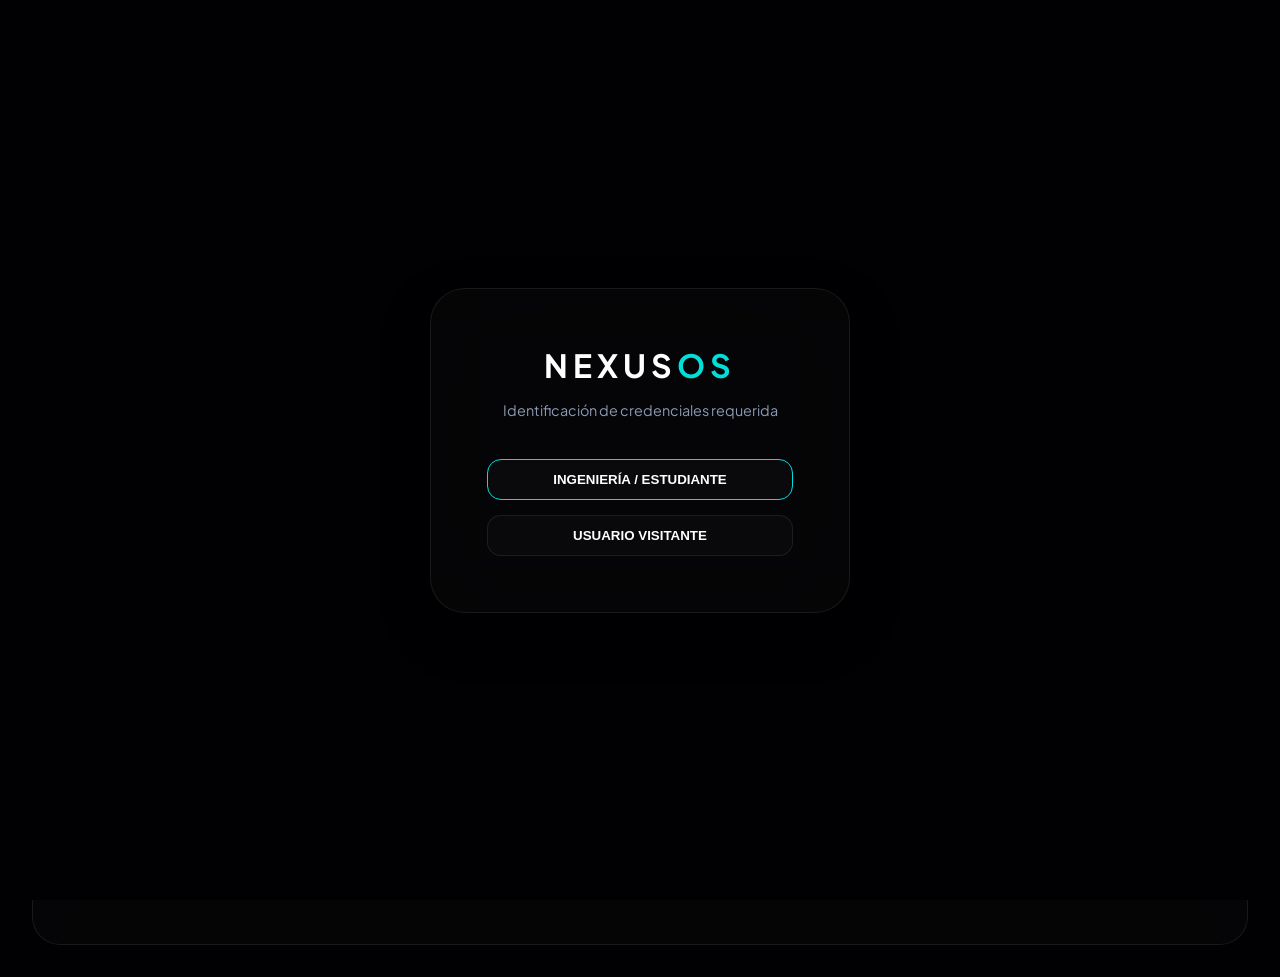
==== dashboard.html @ e95169d5 "Add files via upload" ====
<!DOCTYPE html>
<html lang="es">
<head>
    <meta charset="UTF-8">
    <meta name="viewport" content="width=device-width, initial-scale=1.0, maximum-scale=1.0, user-scalable=no">
    <title>Nexus OS | Sistema de Control de Ingeniería</title>
    
    <link href="https://fonts.googleapis.com/css2?family=Plus+Jakarta+Sans:wght@300;400;600;800&family=JetBrains+Mono:wght@300;400;700&display=swap" rel="stylesheet">
    <link rel="stylesheet" href="https://cdnjs.cloudflare.com/ajax/libs/font-awesome/6.4.0/css/all.min.css">
    
    <style>
        :root {
            --bg-main: #010103;
            --pink-neon: #ff0080;
            --cyan-neon: #00dfd8;
            --violet-glow: #7928ca;
            --glass-bg: rgba(255, 255, 255, 0.02);
            --glass-border: rgba(255, 255, 255, 0.08);
            --text-main: #ffffff;
            --text-dim: #8b9bb4;
            --drawer-bg: rgba(1, 1, 3, 0.98);
        }

        body.light-theme {
            --bg-main: #f0f4f8;
            --pink-neon: #e11d48;
            --cyan-neon: #0ea5e9;
            --glass-bg: rgba(255, 255, 255, 0.7);
            --glass-border: rgba(0, 0, 0, 0.06);
            --text-main: #0f172a;
            --text-dim: #64748b;
            --drawer-bg: rgba(255, 255, 255, 0.98);
        }

        * { margin: 0; padding: 0; box-sizing: border-box; -webkit-tap-highlight-color: transparent; transition: background-color 0.4s; }
        
        body { background-color: var(--bg-main); color: var(--text-main); font-family: 'Plus Jakarta Sans', sans-serif; min-height: 100vh; overflow-x: hidden; }

        .aurora-bg { position: fixed; top: 0; left: 0; width: 100vw; height: 100vh; z-index: -1; background: radial-gradient(circle at 10% 10%, rgba(255, 0, 128, 0.08) 0%, transparent 35%), radial-gradient(circle at 90% 90%, rgba(0, 223, 216, 0.08) 0%, transparent 35%); animation: drift 15s infinite alternate ease-in-out; }
        @keyframes drift { from { transform: scale(1); } to { transform: scale(1.1); } }

        /* HEADER */
        header { display: flex; justify-content: space-between; align-items: center; padding: 1.2rem 2rem; border-bottom: 0.5px solid var(--glass-border); backdrop-filter: blur(25px); position: sticky; top: 0; z-index: 1000; }
        .logo-text { font-weight: 800; letter-spacing: 3px; font-size: 1.1rem; text-transform: uppercase; }
        .nav-trigger { font-size: 1.3rem; cursor: pointer; color: var(--text-main); transition: 0.3s; }
        .nav-trigger:hover { color: var(--cyan-neon); transform: rotate(90deg); }

        /* MENU LATERAL (DRAWER) */
        .drawer { position: fixed; top: 0; left: -300px; width: 300px; height: 100vh; background: var(--drawer-bg); backdrop-filter: blur(40px); border-right: 1px solid var(--glass-border); z-index: 2000; padding: 2.5rem 1.5rem; transition: cubic-bezier(0.16, 1, 0.3, 1) 0.6s; display: flex; flex-direction: column; }
        .drawer.active { left: 0; box-shadow: 25px 0 60px rgba(0,0,0,0.5); }
        .drawer-close { align-self: flex-end; cursor: pointer; font-size: 1.5rem; margin-bottom: 2rem; color: var(--text-dim); }
        .drawer-link { display: flex; align-items: center; gap: 15px; padding: 15px; color: var(--text-dim); text-decoration: none; border-radius: 14px; margin-bottom: 0.5rem; font-weight: 600; transition: 0.3s; }
        .drawer-link:hover { background: var(--glass-bg); color: var(--cyan-neon); transform: translateX(5px); }
        .logout-item { margin-top: auto; color: var(--pink-neon) !important; cursor: pointer; border: 1px solid rgba(255, 0, 128, 0.2); }

        /* AUTH OVERLAY */
        #authOverlay { position: fixed; inset: 0; background: var(--bg-main); z-index: 5000; display: flex; align-items: center; justify-content: center; }
        .auth-card { background: var(--glass-bg); border: 1px solid var(--glass-border); padding: 3.5rem; border-radius: 35px; text-align: center; backdrop-filter: blur(50px); max-width: 420px; width: 90%; box-shadow: 0 20px 50px rgba(0,0,0,0.3); }

        /* GRID LAYOUT */
        .bento-grid { display: grid; grid-template-columns: repeat(12, 1fr); gap: 1.5rem; max-width: 1400px; margin: 2rem auto; padding: 0 2rem; }
        .glass-card { background: var(--glass-bg); border: 1px solid var(--glass-border); border-radius: 28px; padding: 2rem; backdrop-filter: blur(40px); transition: 0.4s cubic-bezier(0.16, 1, 0.3, 1); }
        .glass-card:hover { transform: translateY(-5px); border-color: rgba(255,255,255,0.15); }
        .mod-6 { grid-column: span 6; }
        .mod-12 { grid-column: span 12; }

        /* FINANZAS Y BARRA */
        .segment-bar { display: flex; height: 10px; border-radius: 20px; overflow: hidden; background: rgba(0,0,0,0.4); margin: 25px 0 15px; }
        .seg { height: 100%; transition: width 1s cubic-bezier(0.16, 1, 0.3, 1); }
        .seg-nec { background: var(--pink-neon); box-shadow: 0 0 15px var(--pink-neon); }
        .seg-des { background: var(--violet-glow); box-shadow: 0 0 15px var(--violet-glow); }
        .seg-aho { background: var(--cyan-neon); box-shadow: 0 0 15px var(--cyan-neon); }

        /* FORMULARIOS */
        .neon-input { width: 100%; background: rgba(0,0,0,0.25); border: 1px solid var(--glass-border); border-radius: 14px; padding: 14px; color: #fff; font-family: 'JetBrains Mono'; margin-bottom: 12px; outline: none; border-left: 3px solid transparent; }
        .light-theme .neon-input { background: rgba(255,255,255,0.6); color: #000; }
        .neon-input:focus { border-left-color: var(--cyan-neon); background: rgba(0,0,0,0.4); }
        
        .btn-neon { background: var(--glass-bg); border: 1px solid var(--glass-border); color: var(--text-main); padding: 12px 22px; border-radius: 14px; cursor: pointer; font-weight: 700; transition: 0.3s; display: flex; align-items: center; justify-content: center; }
        .btn-neon:hover { background: var(--cyan-neon); color: #000; box-shadow: 0 0 20px var(--cyan-neon); }

        /* LISTAS */
        .list-container { list-style: none; margin-top: 20px; max-height: 180px; overflow-y: auto; padding-right: 5px; }
        .list-container::-webkit-scrollbar { width: 4px; }
        .list-container::-webkit-scrollbar-thumb { background: var(--glass-border); border-radius: 10px; }
        .list-row { display: flex; justify-content: space-between; padding: 12px; border-bottom: 1px solid var(--glass-border); align-items: center; animation: fadeIn 0.4s ease; }
        @keyframes fadeIn { from { opacity: 0; transform: translateX(-10px); } to { opacity: 1; transform: translateX(0); } }

        @media (max-width: 950px) { .bento-grid { grid-template-columns: 1fr; } .mod-6 { grid-column: span 1; } }
    </style>
</head>
<body>

    <div class="aurora-bg"></div>

    <div id="authOverlay">
        <div class="auth-card">
            <h1 style="letter-spacing: 5px; margin-bottom: 1rem;">NEXUS<span style="color:var(--cyan-neon)">OS</span></h1>
            <p style="color:var(--text-dim); margin-bottom: 2.5rem; font-size: 0.9rem;">Identificación de credenciales requerida</p>
            <button class="btn-neon" onclick="setRole(true)" style="width: 100%; margin-bottom: 15px; border-color: var(--cyan-neon);">INGENIERÍA / ESTUDIANTE</button>
            <button class="btn-neon" onclick="setRole(false)" style="width: 100%;">USUARIO VISITANTE</button>
        </div>
    </div>

    <header>
        <i class="fa-solid fa-bars-staggered nav-trigger" onclick="toggleMenu()"></i>
        <div class="logo-text" id="mainLogo">NEXUS<span style="color:var(--cyan-neon)">OS</span></div>
        <i class="fa-solid fa-circle-half-stroke nav-trigger" onclick="toggleTheme()"></i>
    </header>

    <nav class="drawer" id="sideMenu">
        <i class="fa-solid fa-xmark drawer-close" onclick="toggleMenu()"></i>
        
        <a href="javascript:void(0)" class="drawer-link" onclick="toggleMenu()">
            <i class="fa-solid fa-house"></i> Panel Principal
        </a>
        <a href="javascript:void(0)" class="drawer-link" onclick="runStats()">
            <i class="fa-solid fa-chart-line"></i> Estadísticas Real
        </a>
        <a href="javascript:void(0)" class="drawer-link" onclick="openSettings()">
            <i class="fa-solid fa-sliders"></i> Ajustes Sistema
        </a>
        
        <div class="drawer-link logout-item" onclick="logout()">
            <i class="fa-solid fa-power-off"></i> FINALIZAR SESIÓN
        </div>
    </nav>

    <main class="bento-grid">
        
        <section class="glass-card mod-6">
            <div style="display:flex; justify-content:space-between; align-items:center; margin-bottom: 20px;">
                <span style="font-weight:800; color:var(--cyan-neon); letter-spacing:1px;">FINANCE CORE</span>
                <i class="fa-solid fa-microchip"></i>
            </div>
            
            <input type="number" id="inUSD" class="neon-input" placeholder="Ingreso Mensual (USD)" oninput="calcFinance()">
            
            <div style="display: flex; gap: 8px;">
                <input type="text" id="expN" class="neon-input" placeholder="Etiqueta gasto">
                <input type="number" id="expV" class="neon-input" placeholder="$" style="width:90px;">
                <button class="btn-neon" onclick="addExpense()"><i class="fa-solid fa-minus"></i></button>
            </div>

            <ul id="expList" class="list-container"></ul>

            <div class="segment-bar">
                <div class="seg seg-nec" id="barNec" style="width: 0%"></div>
                <div class="seg seg-des" id="barDes" style="width: 0%"></div>
                <div class="seg seg-aho" id="barAho" style="width: 0%"></div>
            </div>

            <div style="display: grid; grid-template-columns: repeat(3, 1fr); gap: 10px; font-size: 0.65rem; color: var(--text-dim); text-align:center;">
                <div>NECESIDAD (50%)<br><span id="vNec" style="color:var(--text-main); font-weight:800;">$0</span></div>
                <div>OCIO (30%)<br><span id="vDes" style="color:var(--text-main); font-weight:800;">$0</span></div>
                <div>AHORRO (20%)<br><span id="vAho" style="color:var(--text-main); font-weight:800;">$0</span></div>
            </div>

            <div style="margin-top:25px; text-align:right;">
                <small style="color:var(--text-dim); letter-spacing:1px;">NETO OPERATIVO</small>
                <div style="font-size: 2.2rem; font-family:'JetBrains Mono'; color:var(--cyan-neon)" id="totalNeto">$0.00</div>
            </div>
        </section>

        <section class="glass-card mod-6" id="studentModule" style="display:none;">
            <div style="display:flex; justify-content:space-between; align-items:center; margin-bottom: 20px;">
                <span style="font-weight:800; color:var(--pink-neon); letter-spacing:1px;">ACADEMIC LOGS</span>
                <i class="fa-solid fa-graduation-cap"></i>
            </div>
            <div style="display: flex; gap: 8px;">
                <input type="text" id="subN" class="neon-input" placeholder="Asignatura">
                <input type="time" id="subT" class="neon-input" style="width:130px;">
                <button class="btn-neon" onclick="addSubject()"><i class="fa-solid fa-plus"></i></button>
            </div>
            <ul id="subList" class="list-container"></ul>
        </section>

        <section class="glass-card mod-6">
            <div style="font-weight:800; color:var(--violet-glow); margin-bottom: 20px;">STACK DE ACTIVIDADES</div>
            <input type="text" id="tInput" class="neon-input" placeholder="Nueva tarea de ingeniería..." onkeypress="if(event.key==='Enter') addTask()">
            <ul id="tList" class="list-container"></ul>
        </section>

        <section class="glass-card mod-6">
            <div style="font-weight:800; color:var(--cyan-neon); margin-bottom: 20px;">ACCESO RÁPIDO</div>
            <div style="display: flex; gap: 8px;">
                <input type="text" id="lN" class="neon-input" placeholder="Nombre">
                <input type="text" id="lU" class="neon-input" placeholder="URL">
                <button class="btn-neon" onclick="addLink()"><i class="fa-solid fa-link"></i></button>
            </div>
            <div id="lCont" style="display:flex; flex-wrap:wrap; gap:10px; margin-top:15px;"></div>
        </section>

        <section class="glass-card mod-12">
            <div style="font-weight:800; margin-bottom:10px; font-size: 0.7rem; color: var(--text-dim);">SYSTEM NOTES</div>
            <textarea id="refl" class="neon-input" style="height:100px; resize:none;" placeholder="Escribe tus observaciones técnicas aquí..." oninput="saveAll()"></textarea>
        </section>
    </main>

    <script>
        // === GESTIÓN DE INTERFAZ Y ROL ===
        function toggleMenu() { document.getElementById('sideMenu').classList.toggle('active'); }
        
        function toggleTheme() {
            document.body.classList.toggle('light-theme');
            localStorage.setItem('n_theme', document.body.classList.contains('light-theme') ? 'light' : 'dark');
        }

        function setRole(isStudent) {
            localStorage.setItem('n_role', isStudent ? 'student' : 'user');
            location.reload();
        }

        function logout() {
            if(confirm("¿Cerrar sesión y limpiar terminal?")) {
                localStorage.clear();
                location.reload();
            }
        }

        // === BOTONES DEL MENÚ LATERAL ===
        function runStats() {
            const ing = parseFloat(document.getElementById('inUSD').value) || 0;
            const gastado = expenses.reduce((a, b) => a + b.v, 0);
            const neto = ing - gastado;
            toggleMenu();
            alert(`📊 REPORTE DE SISTEMA:\n\n` +
                  `• Ingresos Totales: $${ing.toFixed(2)}\n` +
                  `• Gastos Acumulados: $${gastado.toFixed(2)}\n` +
                  `• Eficiencia (Neto): $${neto.toFixed(2)}\n` +
                  `• Sugerencia Ahorro: $${(neto * 0.2).toFixed(2)}`);
        }

        function openSettings() {
            const name = prompt("Introduce el nuevo nombre del sistema:");
            if(name) {
                localStorage.setItem('n_sys_name', name);
                updateSystemName(name);
            }
            toggleMenu();
        }

        function updateSystemName(name) {
            document.getElementById('mainLogo').innerHTML = `${name.toUpperCase()}<span style="color:var(--cyan-neon)">OS</span>`;
        }

        // === LÓGICA DE DATOS CORE ===
        let expenses = JSON.parse(localStorage.getItem('n_exps')) || [];
        let subjects = JSON.parse(localStorage.getItem('n_subs')) || [];
        let tasks = JSON.parse(localStorage.getItem('n_tasks')) || [];
        let links = JSON.parse(localStorage.getItem('n_links')) || [];

        function addExpense() {
            const n = document.getElementById('expN').value;
            const v = parseFloat(document.getElementById('expV').value);
            if(n && v) {
                expenses.push({n, v});
                document.getElementById('expN').value = '';
                document.getElementById('expV').value = '';
                calcFinance();
            }
        }

        function calcFinance() {
            const ingreso = parseFloat(document.getElementById('inUSD').value) || 0;
            const gastado = expenses.reduce((a, b) => a + b.v, 0);
            const neto = ingreso - gastado;
            const nVal = neto > 0 ? neto : 0;

            document.getElementById('totalNeto').innerText = `$${neto.toLocaleString('en-US', {minimumFractionDigits:2})}`;
            
            // Cálculos 50/30/20
            document.getElementById('vNec').innerText = `$${(nVal * 0.5).toFixed(0)}`;
            document.getElementById('vDes').innerText = `$${(nVal * 0.3).toFixed(0)}`;
            document.getElementById('vAho').innerText = `$${(nVal * 0.2).toFixed(0)}`;

            // Animación Barra
            if(nVal > 0) {
                document.getElementById('barNec').style.width = '50%';
                document.getElementById('barDes').style.width = '30%';
                document.getElementById('barAho').style.width = '20%';
            } else {
                document.querySelectorAll('.seg').forEach(s => s.style.width = '0%');
            }

            renderExpenses();
            saveAll();
        }

        function renderExpenses() {
            document.getElementById('expList').innerHTML = expenses.map((e, i) => `
                <li class="list-row">
                    <span>${e.n}</span>
                    <span style="font-family:'JetBrains Mono'; color:var(--pink-neon)">-$${e.v} 
                        <i class="fa-solid fa-trash-can" style="margin-left:10px; cursor:pointer; opacity:0.6;" onclick="expenses.splice(${i},1);calcFinance()"></i>
                    </span>
                </li>
            `).join('');
        }

        function addSubject() {
            const n = document.getElementById('subN').value;
            const t = document.getElementById('subT').value;
            if(n && t) { subjects.push({n, t}); renderSubjects(); saveAll(); document.getElementById('subN').value=''; }
        }

        function renderSubjects() {
            document.getElementById('subList').innerHTML = subjects.map((s, i) => `
                <li class="list-row">
                    <span><b>${s.t}</b> • ${s.n}</span>
                    <i class="fa-solid fa-xmark" onclick="subjects.splice(${i},1);renderSubjects();saveAll()" style="cursor:pointer; color:var(--pink-neon)"></i>
                </li>
            `).join('');
        }

        function addTask() {
            const v = document.getElementById('tInput').value;
            if(v) { tasks.push(v); document.getElementById('tInput').value = ''; renderTasks(); saveAll(); }
        }

        function renderTasks() {
            document.getElementById('tList').innerHTML = tasks.map((t, i) => `
                <li class="list-row">
                    <span>${t}</span>
                    <i class="fa-solid fa-check" onclick="tasks.splice(${i},1);renderTasks();saveAll()" style="color:var(--cyan-neon); cursor:pointer;"></i>
                </li>
            `).join('');
        }

        function addLink() {
            const n = document.getElementById('lN').value;
            let u = document.getElementById('lU').value;
            if(n && u) {
                if(!u.startsWith('http')) u = 'https://' + u;
                links.push({n, u}); renderLinks(); saveAll();
                document.getElementById('lN').value = ''; document.getElementById('lU').value = '';
            }
        }

        function renderLinks() {
            document.getElementById('lCont').innerHTML = links.map((l, i) => `
                <div style="background:var(--glass-bg); padding:8px 15px; border-radius:50px; border:1px solid var(--glass-border); font-size:0.75rem; display:flex; align-items:center; gap:8px;">
                    <a href="${l.u}" target="_blank" style="color:inherit; text-decoration:none;">${l.n}</a>
                    <i class="fa-solid fa-xmark" onclick="links.splice(${i},1);renderLinks();saveAll()" style="cursor:pointer; opacity:0.5;"></i>
                </div>
            `).join('');
        }

        function saveAll() {
            localStorage.setItem('n_usd', document.getElementById('inUSD').value);
            localStorage.setItem('n_exps', JSON.stringify(expenses));
            localStorage.setItem('n_subs', JSON.stringify(subjects));
            localStorage.setItem('n_tasks', JSON.stringify(tasks));
            localStorage.setItem('n_links', JSON.stringify(links));
            localStorage.setItem('n_refl', document.getElementById('refl').value);
        }

        // CARGA INICIAL
        window.onload = () => {
            if (localStorage.getItem('n_theme') === 'light') toggleTheme();
            
            const role = localStorage.getItem('n_role');
            if(role) {
                document.getElementById('authOverlay').style.display = 'none';
                if(role === 'student') document.getElementById('studentModule').style.display = 'block';
            }

            const savedName = localStorage.getItem('n_sys_name');
            if(savedName) updateSystemName(savedName);

            document.getElementById('inUSD').value = localStorage.getItem('n_usd') || '';
            document.getElementById('refl').value = localStorage.getItem('n_refl') || '';
            
            calcFinance(); renderSubjects(); renderTasks(); renderLinks();
        };
    </script>
</body>
</html>
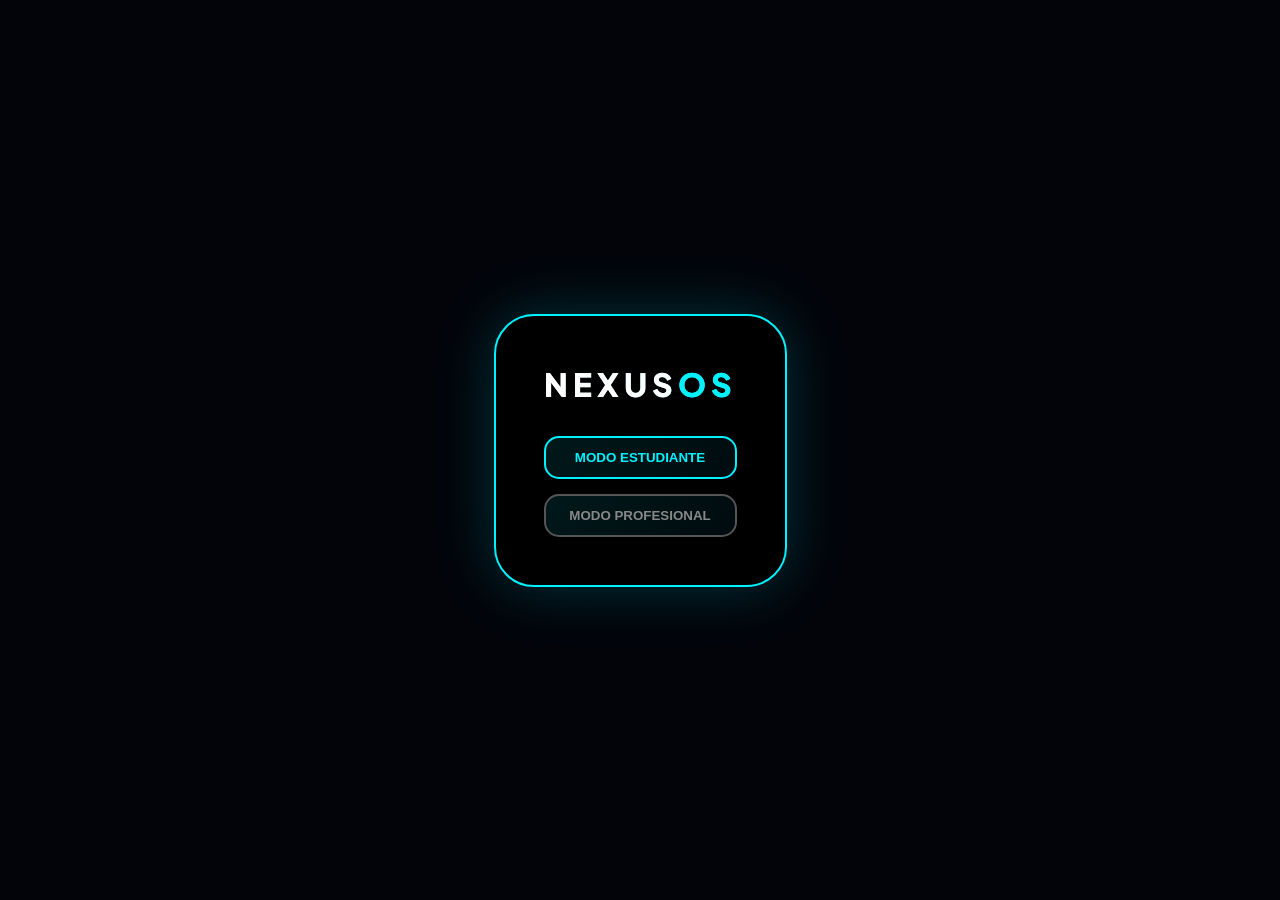
==== commit 5e161006: "Add files via upload" ====
--- a/dashboard.html
+++ b/dashboard.html
@@ -3,375 +3,303 @@
 <head>
     <meta charset="UTF-8">
     <meta name="viewport" content="width=device-width, initial-scale=1.0, maximum-scale=1.0, user-scalable=no">
-    <title>Nexus OS | Sistema de Control de Ingeniería</title>
+    <title>NexusOS v6.2 | Professional Suite</title>
     
-    <link href="https://fonts.googleapis.com/css2?family=Plus+Jakarta+Sans:wght@300;400;600;800&family=JetBrains+Mono:wght@300;400;700&display=swap" rel="stylesheet">
+    <link href="https://fonts.googleapis.com/css2?family=Plus+Jakarta+Sans:wght@300;400;600;800&family=JetBrains+Mono:wght@400;700&display=swap" rel="stylesheet">
     <link rel="stylesheet" href="https://cdnjs.cloudflare.com/ajax/libs/font-awesome/6.4.0/css/all.min.css">
     
     <style>
         :root {
-            --bg-main: #010103;
-            --pink-neon: #ff0080;
-            --cyan-neon: #00dfd8;
-            --violet-glow: #7928ca;
-            --glass-bg: rgba(255, 255, 255, 0.02);
-            --glass-border: rgba(255, 255, 255, 0.08);
-            --text-main: #ffffff;
-            --text-dim: #8b9bb4;
-            --drawer-bg: rgba(1, 1, 3, 0.98);
-        }
-
-        body.light-theme {
-            --bg-main: #f0f4f8;
-            --pink-neon: #e11d48;
-            --cyan-neon: #0ea5e9;
-            --glass-bg: rgba(255, 255, 255, 0.7);
-            --glass-border: rgba(0, 0, 0, 0.06);
-            --text-main: #0f172a;
-            --text-dim: #64748b;
-            --drawer-bg: rgba(255, 255, 255, 0.98);
-        }
-
-        * { margin: 0; padding: 0; box-sizing: border-box; -webkit-tap-highlight-color: transparent; transition: background-color 0.4s; }
-        
-        body { background-color: var(--bg-main); color: var(--text-main); font-family: 'Plus Jakarta Sans', sans-serif; min-height: 100vh; overflow-x: hidden; }
-
-        .aurora-bg { position: fixed; top: 0; left: 0; width: 100vw; height: 100vh; z-index: -1; background: radial-gradient(circle at 10% 10%, rgba(255, 0, 128, 0.08) 0%, transparent 35%), radial-gradient(circle at 90% 90%, rgba(0, 223, 216, 0.08) 0%, transparent 35%); animation: drift 15s infinite alternate ease-in-out; }
-        @keyframes drift { from { transform: scale(1); } to { transform: scale(1.1); } }
-
-        /* HEADER */
-        header { display: flex; justify-content: space-between; align-items: center; padding: 1.2rem 2rem; border-bottom: 0.5px solid var(--glass-border); backdrop-filter: blur(25px); position: sticky; top: 0; z-index: 1000; }
-        .logo-text { font-weight: 800; letter-spacing: 3px; font-size: 1.1rem; text-transform: uppercase; }
-        .nav-trigger { font-size: 1.3rem; cursor: pointer; color: var(--text-main); transition: 0.3s; }
-        .nav-trigger:hover { color: var(--cyan-neon); transform: rotate(90deg); }
-
-        /* MENU LATERAL (DRAWER) */
-        .drawer { position: fixed; top: 0; left: -300px; width: 300px; height: 100vh; background: var(--drawer-bg); backdrop-filter: blur(40px); border-right: 1px solid var(--glass-border); z-index: 2000; padding: 2.5rem 1.5rem; transition: cubic-bezier(0.16, 1, 0.3, 1) 0.6s; display: flex; flex-direction: column; }
-        .drawer.active { left: 0; box-shadow: 25px 0 60px rgba(0,0,0,0.5); }
-        .drawer-close { align-self: flex-end; cursor: pointer; font-size: 1.5rem; margin-bottom: 2rem; color: var(--text-dim); }
-        .drawer-link { display: flex; align-items: center; gap: 15px; padding: 15px; color: var(--text-dim); text-decoration: none; border-radius: 14px; margin-bottom: 0.5rem; font-weight: 600; transition: 0.3s; }
-        .drawer-link:hover { background: var(--glass-bg); color: var(--cyan-neon); transform: translateX(5px); }
-        .logout-item { margin-top: auto; color: var(--pink-neon) !important; cursor: pointer; border: 1px solid rgba(255, 0, 128, 0.2); }
-
-        /* AUTH OVERLAY */
-        #authOverlay { position: fixed; inset: 0; background: var(--bg-main); z-index: 5000; display: flex; align-items: center; justify-content: center; }
-        .auth-card { background: var(--glass-bg); border: 1px solid var(--glass-border); padding: 3.5rem; border-radius: 35px; text-align: center; backdrop-filter: blur(50px); max-width: 420px; width: 90%; box-shadow: 0 20px 50px rgba(0,0,0,0.3); }
-
-        /* GRID LAYOUT */
-        .bento-grid { display: grid; grid-template-columns: repeat(12, 1fr); gap: 1.5rem; max-width: 1400px; margin: 2rem auto; padding: 0 2rem; }
-        .glass-card { background: var(--glass-bg); border: 1px solid var(--glass-border); border-radius: 28px; padding: 2rem; backdrop-filter: blur(40px); transition: 0.4s cubic-bezier(0.16, 1, 0.3, 1); }
-        .glass-card:hover { transform: translateY(-5px); border-color: rgba(255,255,255,0.15); }
-        .mod-6 { grid-column: span 6; }
-        .mod-12 { grid-column: span 12; }
-
-        /* FINANZAS Y BARRA */
-        .segment-bar { display: flex; height: 10px; border-radius: 20px; overflow: hidden; background: rgba(0,0,0,0.4); margin: 25px 0 15px; }
-        .seg { height: 100%; transition: width 1s cubic-bezier(0.16, 1, 0.3, 1); }
-        .seg-nec { background: var(--pink-neon); box-shadow: 0 0 15px var(--pink-neon); }
-        .seg-des { background: var(--violet-glow); box-shadow: 0 0 15px var(--violet-glow); }
-        .seg-aho { background: var(--cyan-neon); box-shadow: 0 0 15px var(--cyan-neon); }
-
-        /* FORMULARIOS */
-        .neon-input { width: 100%; background: rgba(0,0,0,0.25); border: 1px solid var(--glass-border); border-radius: 14px; padding: 14px; color: #fff; font-family: 'JetBrains Mono'; margin-bottom: 12px; outline: none; border-left: 3px solid transparent; }
-        .light-theme .neon-input { background: rgba(255,255,255,0.6); color: #000; }
-        .neon-input:focus { border-left-color: var(--cyan-neon); background: rgba(0,0,0,0.4); }
-        
-        .btn-neon { background: var(--glass-bg); border: 1px solid var(--glass-border); color: var(--text-main); padding: 12px 22px; border-radius: 14px; cursor: pointer; font-weight: 700; transition: 0.3s; display: flex; align-items: center; justify-content: center; }
-        .btn-neon:hover { background: var(--cyan-neon); color: #000; box-shadow: 0 0 20px var(--cyan-neon); }
-
-        /* LISTAS */
-        .list-container { list-style: none; margin-top: 20px; max-height: 180px; overflow-y: auto; padding-right: 5px; }
-        .list-container::-webkit-scrollbar { width: 4px; }
-        .list-container::-webkit-scrollbar-thumb { background: var(--glass-border); border-radius: 10px; }
-        .list-row { display: flex; justify-content: space-between; padding: 12px; border-bottom: 1px solid var(--glass-border); align-items: center; animation: fadeIn 0.4s ease; }
-        @keyframes fadeIn { from { opacity: 0; transform: translateX(-10px); } to { opacity: 1; transform: translateX(0); } }
-
-        @media (max-width: 950px) { .bento-grid { grid-template-columns: 1fr; } .mod-6 { grid-column: span 1; } }
+            --bg: #02040a;
+            --panel-bg: rgba(8, 14, 28, 0.8);
+            --cyan: #00f2ff;
+            --turq: #00d9ff;
+            --border: rgba(0, 242, 255, 0.2);
+            --text: #e0faff;
+            --input-bg: rgba(0, 20, 40, 0.4);
+            --ease: cubic-bezier(0.2, 0.8, 0.2, 1);
+        }
+
+        body.light-mode {
+            --bg: #f0f4f8;
+            --panel-bg: rgba(255, 255, 255, 0.9);
+            --text: #0a1f2c;
+            --border: rgba(0, 150, 255, 0.3);
+            --input-bg: rgba(255, 255, 255, 0.8);
+        }
+
+        * { margin: 0; padding: 0; box-sizing: border-box; -webkit-tap-highlight-color: transparent; }
+        body { background: var(--bg); color: var(--text); font-family: 'Plus Jakarta Sans', sans-serif; overflow-x: hidden; min-height: 100vh; scroll-behavior: smooth; }
+
+        /* --- FONDOS --- */
+        #particleCanvas { position: fixed; inset: 0; z-index: -2; pointer-events: none; opacity: 0.8; }
+        .car-bg {
+            position: fixed; inset: 0; z-index: -3;
+            background-image: url('https://images.unsplash.com/photo-1494976388531-d1058494cdd8?auto=format&fit=crop&q=80&w=2000');
+            background-size: cover; background-position: center;
+            filter: brightness(0.25) saturate(1.2); opacity: 0; transition: 1s var(--ease);
+        }
+        .car-bg.active { opacity: 1; transform: scale(1.05); }
+
+        /* --- UI GLASSMORPHISM --- */
+        header { 
+            display: flex; justify-content: space-between; align-items: center; 
+            padding: 1rem 2rem; background: rgba(2, 4, 10, 0.8); backdrop-filter: blur(15px);
+            border-bottom: 2px solid var(--border); position: sticky; top: 0; z-index: 1000;
+        }
+        .logo { font-weight: 800; letter-spacing: 5px; font-size: 1.2rem; background: linear-gradient(90deg, #fff, var(--cyan)); -webkit-background-clip: text; -webkit-text-fill-color: transparent; }
+
+        /* --- DRAWER --- */
+        .drawer {
+            position: fixed; top: 0; left: -100%; width: 280px; height: 100vh;
+            background: var(--panel-bg); z-index: 2000; padding: 2.5rem 1.5rem;
+            transition: 0.5s var(--ease); border-right: 2px solid var(--cyan);
+            backdrop-filter: blur(30px); display: flex; flex-direction: column;
+        }
+        .drawer.active { left: 0; box-shadow: 20px 0 50px rgba(0,0,0,0.8); }
+        .drawer-link { 
+            display: flex; align-items: center; gap: 15px; padding: 15px; 
+            color: var(--text); text-decoration: none; border-radius: 12px; 
+            margin-bottom: 8px; font-weight: 600; cursor: pointer; transition: 0.3s; 
+        }
+        .drawer-link:hover { background: rgba(0, 242, 255, 0.1); color: var(--cyan); transform: translateX(10px); }
+
+        /* --- PANELES --- */
+        .main-grid { display: grid; grid-template-columns: repeat(12, 1fr); gap: 1.5rem; max-width: 1400px; margin: 1.5rem auto; padding: 0 1rem; }
+        .panel { 
+            background: var(--panel-bg); border: 1px solid var(--border); border-radius: 35px; 
+            padding: 2rem; backdrop-filter: blur(25px); grid-column: span 6; 
+            position: relative; overflow: hidden; transition: 0.4s var(--ease);
+            box-shadow: 0 10px 30px rgba(0,0,0,0.4);
+        }
+        .panel:hover { transform: translateY(-8px); border-color: var(--cyan); }
+        .panel-icon-bg { position: absolute; right: -20px; bottom: -20px; font-size: 8rem; color: var(--cyan); opacity: 0.05; pointer-events: none; transform: rotate(-15deg); }
+
+        /* --- BOTONES Y INPUTS --- */
+        .btn-action { 
+            background: linear-gradient(135deg, rgba(0, 242, 255, 0.1), rgba(0, 217, 255, 0.05));
+            border: 2px solid var(--cyan); color: var(--cyan); padding: 12px 20px; border-radius: 15px; 
+            font-weight: 800; cursor: pointer; transition: 0.3s; text-transform: uppercase;
+            display: flex; align-items: center; justify-content: center; gap: 8px;
+        }
+        .btn-action:hover { background: var(--cyan); color: #000; box-shadow: 0 0 30px var(--cyan); }
+        .neon-input { width: 100%; background: var(--input-bg); border: 1px solid var(--border); padding: 15px; border-radius: 18px; color: #fff; outline: none; }
+
+        /* --- SITIOS RÁPIDOS --- */
+        .sites-container { display: flex; flex-wrap: wrap; gap: 10px; margin-top: 15px; }
+        .site-tag { 
+            background: rgba(0, 242, 255, 0.1); border: 1px solid var(--border); 
+            padding: 8px 15px; border-radius: 12px; font-size: 0.8rem; font-weight: 700;
+            color: var(--cyan); text-decoration: none; display: flex; align-items: center; gap: 8px;
+            transition: 0.3s;
+        }
+        .site-tag:hover { background: var(--cyan); color: #000; transform: scale(1.05); }
+
+        /* --- BARRAS --- */
+        .f-bar-container { height: 14px; background: rgba(0,0,0,0.6); border-radius: 20px; overflow: hidden; display: flex; margin: 20px 0; }
+        .f-segment { height: 100%; transition: 1s var(--ease); }
+        .perf-val { font-family: 'JetBrains Mono'; font-size: 2rem; color: var(--cyan); text-shadow: 0 0 15px var(--cyan); }
+
+        @media (max-width: 900px) { .panel { grid-column: span 12; } }
     </style>
 </head>
-<body>
-
-    <div class="aurora-bg"></div>
-
-    <div id="authOverlay">
-        <div class="auth-card">
-            <h1 style="letter-spacing: 5px; margin-bottom: 1rem;">NEXUS<span style="color:var(--cyan-neon)">OS</span></h1>
-            <p style="color:var(--text-dim); margin-bottom: 2.5rem; font-size: 0.9rem;">Identificación de credenciales requerida</p>
-            <button class="btn-neon" onclick="setRole(true)" style="width: 100%; margin-bottom: 15px; border-color: var(--cyan-neon);">INGENIERÍA / ESTUDIANTE</button>
-            <button class="btn-neon" onclick="setRole(false)" style="width: 100%;">USUARIO VISITANTE</button>
+<body class="dark-mode">
+
+    <div id="roleModal" style="position:fixed; inset:0; background:var(--bg); z-index:10000; display:flex; align-items:center; justify-content:center;">
+        <div style="text-align:center; padding:3rem; border:2px solid var(--cyan); border-radius:40px; background:rgba(0,0,0,0.9); box-shadow: 0 0 60px var(--border);">
+            <h1 class="logo" style="margin-bottom:2rem; font-size:2rem; -webkit-text-fill-color: initial; color:#fff;">NEXUS<span style="color:var(--cyan)">OS</span></h1>
+            <button class="btn-action" style="width:100%; margin-bottom:15px;" onclick="initSystem('student')">MODO ESTUDIANTE</button>
+            <button class="btn-action" style="width:100%; border-color:#555; color:#888;" onclick="initSystem('worker')">MODO PROFESIONAL</button>
         </div>
     </div>
 
-    <header>
-        <i class="fa-solid fa-bars-staggered nav-trigger" onclick="toggleMenu()"></i>
-        <div class="logo-text" id="mainLogo">NEXUS<span style="color:var(--cyan-neon)">OS</span></div>
-        <i class="fa-solid fa-circle-half-stroke nav-trigger" onclick="toggleTheme()"></i>
-    </header>
-
-    <nav class="drawer" id="sideMenu">
-        <i class="fa-solid fa-xmark drawer-close" onclick="toggleMenu()"></i>
-        
-        <a href="javascript:void(0)" class="drawer-link" onclick="toggleMenu()">
-            <i class="fa-solid fa-house"></i> Panel Principal
-        </a>
-        <a href="javascript:void(0)" class="drawer-link" onclick="runStats()">
-            <i class="fa-solid fa-chart-line"></i> Estadísticas Real
-        </a>
-        <a href="javascript:void(0)" class="drawer-link" onclick="openSettings()">
-            <i class="fa-solid fa-sliders"></i> Ajustes Sistema
-        </a>
-        
-        <div class="drawer-link logout-item" onclick="logout()">
-            <i class="fa-solid fa-power-off"></i> FINALIZAR SESIÓN
+    <nav class="drawer" id="sideDrawer">
+        <div style="display:flex; justify-content:space-between; align-items:center; margin-bottom:2.5rem;">
+            <span style="font-weight:800; color:var(--cyan);">SISTEMA</span>
+            <i class="fa-solid fa-xmark" onclick="toggleMenu(false)" style="cursor:pointer; font-size:1.5rem;"></i>
+        </div>
+        <div class="drawer-link" onclick="jump('habitos')"><i class="fa-solid fa-dna"></i> HÁBITOS</div>
+        <div class="drawer-link" onclick="jump('finanzas')"><i class="fa-solid fa-chart-line"></i> FINANZAS</div>
+        <div class="drawer-link" onclick="jump('horario')"><i class="fa-solid fa-calendar-alt"></i> HORARIO</div>
+        <div class="drawer-link" onclick="jump('actividades')"><i class="fa-solid fa-rocket"></i> ACTIVIDADES</div>
+        <div class="drawer-link" onclick="jump('sitios')"><i class="fa-solid fa-link"></i> SITIOS</div>
+        <div style="margin-top:auto; border-top:1px solid var(--border);">
+            <div class="drawer-link" onclick="toggleTheme()"><i class="fa-solid fa-circle-half-stroke"></i> TEMA</div>
+            <div class="drawer-link" onclick="logout()" style="color:var(--cyan)"><i class="fa-solid fa-power-off"></i> SALIR</div>
         </div>
     </nav>
 
-    <main class="bento-grid">
-        
-        <section class="glass-card mod-6">
-            <div style="display:flex; justify-content:space-between; align-items:center; margin-bottom: 20px;">
-                <span style="font-weight:800; color:var(--cyan-neon); letter-spacing:1px;">FINANCE CORE</span>
-                <i class="fa-solid fa-microchip"></i>
-            </div>
-            
-            <input type="number" id="inUSD" class="neon-input" placeholder="Ingreso Mensual (USD)" oninput="calcFinance()">
-            
-            <div style="display: flex; gap: 8px;">
-                <input type="text" id="expN" class="neon-input" placeholder="Etiqueta gasto">
-                <input type="number" id="expV" class="neon-input" placeholder="$" style="width:90px;">
-                <button class="btn-neon" onclick="addExpense()"><i class="fa-solid fa-minus"></i></button>
-            </div>
-
-            <ul id="expList" class="list-container"></ul>
-
-            <div class="segment-bar">
-                <div class="seg seg-nec" id="barNec" style="width: 0%"></div>
-                <div class="seg seg-des" id="barDes" style="width: 0%"></div>
-                <div class="seg seg-aho" id="barAho" style="width: 0%"></div>
-            </div>
-
-            <div style="display: grid; grid-template-columns: repeat(3, 1fr); gap: 10px; font-size: 0.65rem; color: var(--text-dim); text-align:center;">
-                <div>NECESIDAD (50%)<br><span id="vNec" style="color:var(--text-main); font-weight:800;">$0</span></div>
-                <div>OCIO (30%)<br><span id="vDes" style="color:var(--text-main); font-weight:800;">$0</span></div>
-                <div>AHORRO (20%)<br><span id="vAho" style="color:var(--text-main); font-weight:800;">$0</span></div>
-            </div>
-
-            <div style="margin-top:25px; text-align:right;">
-                <small style="color:var(--text-dim); letter-spacing:1px;">NETO OPERATIVO</small>
-                <div style="font-size: 2.2rem; font-family:'JetBrains Mono'; color:var(--cyan-neon)" id="totalNeto">$0.00</div>
-            </div>
-        </section>
-
-        <section class="glass-card mod-6" id="studentModule" style="display:none;">
-            <div style="display:flex; justify-content:space-between; align-items:center; margin-bottom: 20px;">
-                <span style="font-weight:800; color:var(--pink-neon); letter-spacing:1px;">ACADEMIC LOGS</span>
-                <i class="fa-solid fa-graduation-cap"></i>
-            </div>
-            <div style="display: flex; gap: 8px;">
-                <input type="text" id="subN" class="neon-input" placeholder="Asignatura">
-                <input type="time" id="subT" class="neon-input" style="width:130px;">
-                <button class="btn-neon" onclick="addSubject()"><i class="fa-solid fa-plus"></i></button>
-            </div>
-            <ul id="subList" class="list-container"></ul>
-        </section>
-
-        <section class="glass-card mod-6">
-            <div style="font-weight:800; color:var(--violet-glow); margin-bottom: 20px;">STACK DE ACTIVIDADES</div>
-            <input type="text" id="tInput" class="neon-input" placeholder="Nueva tarea de ingeniería..." onkeypress="if(event.key==='Enter') addTask()">
-            <ul id="tList" class="list-container"></ul>
-        </section>
-
-        <section class="glass-card mod-6">
-            <div style="font-weight:800; color:var(--cyan-neon); margin-bottom: 20px;">ACCESO RÁPIDO</div>
-            <div style="display: flex; gap: 8px;">
-                <input type="text" id="lN" class="neon-input" placeholder="Nombre">
-                <input type="text" id="lU" class="neon-input" placeholder="URL">
-                <button class="btn-neon" onclick="addLink()"><i class="fa-solid fa-link"></i></button>
-            </div>
-            <div id="lCont" style="display:flex; flex-wrap:wrap; gap:10px; margin-top:15px;"></div>
-        </section>
-
-        <section class="glass-card mod-12">
-            <div style="font-weight:800; margin-bottom:10px; font-size: 0.7rem; color: var(--text-dim);">SYSTEM NOTES</div>
-            <textarea id="refl" class="neon-input" style="height:100px; resize:none;" placeholder="Escribe tus observaciones técnicas aquí..." oninput="saveAll()"></textarea>
+    <div id="carBg" class="car-bg"></div>
+    <canvas id="particleCanvas"></canvas>
+
+    <header>
+        <i class="fa-solid fa-bars-staggered" onclick="toggleMenu(true)" style="cursor:pointer; font-size:1.5rem; color:var(--cyan);"></i>
+        <div class="logo">NEXUS<span>OS</span></div>
+        <div onclick="toggleDrive()" style="cursor:pointer; background:var(--input-bg); padding:10px 15px; border-radius:15px; border:1px solid var(--border);">
+            <i id="carIcon" class="fa-solid fa-wand-magic-sparkles" style="color:var(--cyan);"></i>
+        </div>
+    </header>
+
+    <main class="main-grid">
+        <section class="panel mod-12" id="finanzas">
+            <i class="fa-solid fa-chart-line panel-icon-bg"></i>
+            <div style="display:flex; justify-content:space-between; align-items:flex-start;">
+                <h3 style="color:var(--cyan); font-size:0.8rem;">FINANZAS</h3>
+                <div id="totalNeto" style="font-size:2.5rem; font-weight:800; color:var(--cyan); font-family:'JetBrains Mono';">$0</div>
+            </div>
+            <div style="display:grid; grid-template-columns:repeat(auto-fit, minmax(200px, 1fr)); gap:15px; margin-top:1.5rem;">
+                <input type="number" id="income" class="neon-input" placeholder="Ingreso" oninput="calcF()">
+                <div style="display:flex; gap:10px;"><input type="text" id="exN" class="neon-input" placeholder="Nombre"><input type="number" id="exV" class="neon-input" placeholder="$" style="width:100px;"><button class="btn-action" onclick="addE()">+</button></div>
+            </div>
+            <div class="f-bar-container">
+                <div id="barNec" class="f-segment" style="background:var(--cyan); width:0%"></div>
+                <div id="barOcio" class="f-segment" style="background:var(--turq); width:0%"></div>
+                <div id="barAho" class="f-segment" style="background:#fff; width:0%"></div>
+            </div>
+        </section>
+
+        <section class="panel" id="habitos">
+            <i class="fa-solid fa-dna panel-icon-bg"></i>
+            <h3 style="color:var(--cyan); margin-bottom:1.5rem;">HÁBITOS</h3>
+            <div style="display:flex; gap:10px; margin-bottom:20px;"><input type="text" id="hIn" class="neon-input" placeholder="Nuevo..."><button class="btn-action" onclick="addH()">+</button></div>
+            <div id="hList"></div>
+            <div style="margin-top:2rem;"><span id="perfVal" class="perf-val">0%</span><div style="height:8px; background:#000; border-radius:10px; margin-top:10px;"><div id="perfBar" style="height:100%; background:linear-gradient(90deg, var(--turq), var(--cyan)); width:0%; transition:1.5s;"></div></div></div>
+        </section>
+
+        <section class="panel" id="actividades">
+            <i class="fa-solid fa-rocket panel-icon-bg"></i>
+            <h3 style="color:var(--cyan); margin-bottom:1.5rem;">ACTIVIDADES</h3>
+            <div style="display:flex; gap:10px; margin-bottom:20px;"><input type="text" id="tIn" class="neon-input" placeholder="Tarea..." onkeypress="if(event.key=='Enter') addT()"><button class="btn-action" onclick="addT()">+</button></div>
+            <div id="tList"></div>
+        </section>
+
+        <section class="panel mod-12" id="horario">
+            <i class="fa-solid fa-calendar-alt panel-icon-bg"></i>
+            <h3 id="academicTitle" style="color:var(--cyan); margin-bottom:1.5rem;">HORARIO</h3>
+            <div style="display:grid; grid-template-columns:repeat(auto-fit, minmax(150px, 1fr)); gap:12px; margin-bottom:15px;">
+                <input type="text" id="sM" class="neon-input" placeholder="Materia"><select id="sDay" class="neon-input" style="background:#050a14; color:var(--cyan); font-weight:800;"><option>Lunes</option><option>Martes</option><option>Miércoles</option><option>Jueves</option><option>Viernes</option></select>
+                <div style="display:flex; gap:5px;"><input type="time" id="sT1" class="neon-input"><input type="time" id="sT2" class="neon-input"></div>
+            </div>
+            <button class="btn-action" style="width:100%;" onclick="addS()">GUARDAR</button>
+            <div style="overflow-x:auto; margin-top:20px;"><table style="width:100%; border-collapse:collapse;"><tbody id="sBody"></tbody></table></div>
+        </section>
+
+        <section class="panel mod-12" id="sitios">
+            <i class="fa-solid fa-link panel-icon-bg"></i>
+            <h3 style="color:var(--cyan); margin-bottom:1.5rem;">ACCESO RÁPIDO</h3>
+            <div style="display:grid; grid-template-columns:repeat(auto-fit, minmax(180px, 1fr)); gap:12px;">
+                <input type="text" id="siteName" class="neon-input" placeholder="Nombre (ej. Aula)">
+                <input type="text" id="siteUrl" class="neon-input" placeholder="URL (https://...)">
+                <button class="btn-action" onclick="addSite()">AGREGAR ENLACE</button>
+            </div>
+            <div class="sites-container" id="siteList"></div>
         </section>
     </main>
 
     <script>
-        // === GESTIÓN DE INTERFAZ Y ROL ===
-        function toggleMenu() { document.getElementById('sideMenu').classList.toggle('active'); }
-        
-        function toggleTheme() {
-            document.body.classList.toggle('light-theme');
-            localStorage.setItem('n_theme', document.body.classList.contains('light-theme') ? 'light' : 'dark');
-        }
-
-        function setRole(isStudent) {
-            localStorage.setItem('n_role', isStudent ? 'student' : 'user');
-            location.reload();
-        }
-
-        function logout() {
-            if(confirm("¿Cerrar sesión y limpiar terminal?")) {
-                localStorage.clear();
-                location.reload();
+        // --- NAVEGACIÓN ---
+        function toggleMenu(open) { document.getElementById('sideDrawer').classList.toggle('active', open); }
+        function jump(id) { const el = document.getElementById(id); if(el) { el.scrollIntoView({ behavior: 'smooth' }); toggleMenu(false); } }
+        function toggleTheme() { document.body.classList.toggle('light-mode'); localStorage.setItem('n_theme', document.body.classList.contains('light-mode') ? 'light' : 'dark'); }
+        function logout() { if(confirm("¿Salir?")) { localStorage.removeItem('n_role'); location.reload(); } }
+
+        // --- PARTÍCULAS ---
+        const canvas = document.getElementById('particleCanvas');
+        const ctx = canvas.getContext('2d');
+        let particles = [], driveMode = false;
+        function resize() { canvas.width = window.innerWidth; canvas.height = window.innerHeight; }
+        window.addEventListener('resize', resize); resize();
+        class Particle {
+            constructor() { this.init(); }
+            init() { this.x = Math.random() * canvas.width; this.y = Math.random() * canvas.height; this.vx = (Math.random() - 0.5) * 0.7; this.vy = (Math.random() - 0.5) * 0.7; }
+            draw() { ctx.beginPath(); ctx.arc(this.x, this.y, 1.5, 0, Math.PI*2); ctx.fillStyle = "rgba(0, 242, 255, 0.4)"; ctx.fill(); }
+            update() { this.x += this.vx; this.y += this.vy; if(this.x < 0 || this.x > canvas.width) this.vx *= -1; if(this.y < 0 || this.y > canvas.height) this.vy *= -1; }
+        }
+        for(let i=0; i<70; i++) particles.push(new Particle());
+        function animate() {
+            ctx.clearRect(0,0,canvas.width,canvas.height);
+            if(!driveMode) {
+                particles.forEach((p, i) => {
+                    p.update(); p.draw();
+                    for(let j=i+1; j<particles.length; j++) {
+                        let dist = Math.sqrt((p.x-particles[j].x)**2 + (p.y-particles[j].y)**2);
+                        if(dist < 120) { ctx.strokeStyle = `rgba(0, 242, 255, ${1 - dist/120})`; ctx.lineWidth = 0.6; ctx.beginPath(); ctx.moveTo(p.x, p.y); ctx.lineTo(particles[j].x, particles[j].y); ctx.stroke(); }
+                    }
+                });
             }
-        }
-
-        // === BOTONES DEL MENÚ LATERAL ===
-        function runStats() {
-            const ing = parseFloat(document.getElementById('inUSD').value) || 0;
-            const gastado = expenses.reduce((a, b) => a + b.v, 0);
-            const neto = ing - gastado;
-            toggleMenu();
-            alert(`📊 REPORTE DE SISTEMA:\n\n` +
-                  `• Ingresos Totales: $${ing.toFixed(2)}\n` +
-                  `• Gastos Acumulados: $${gastado.toFixed(2)}\n` +
-                  `• Eficiencia (Neto): $${neto.toFixed(2)}\n` +
-                  `• Sugerencia Ahorro: $${(neto * 0.2).toFixed(2)}`);
-        }
-
-        function openSettings() {
-            const name = prompt("Introduce el nuevo nombre del sistema:");
-            if(name) {
-                localStorage.setItem('n_sys_name', name);
-                updateSystemName(name);
+            requestAnimationFrame(animate);
+        }
+        animate();
+        function toggleDrive() { driveMode = !driveMode; document.getElementById('carBg').classList.toggle('active', driveMode); document.getElementById('carIcon').className = driveMode ? "fa-solid fa-car-side" : "fa-solid fa-wand-magic-sparkles"; }
+
+        // --- LÓGICA CORE ---
+        let habs = JSON.parse(localStorage.getItem('n_habs')) || [];
+        let exps = JSON.parse(localStorage.getItem('n_exps')) || [];
+        let task = JSON.parse(localStorage.getItem('n_task')) || [];
+        let subs = JSON.parse(localStorage.getItem('n_subs')) || [];
+        let sites = JSON.parse(localStorage.getItem('n_sites')) || [];
+
+        function initSystem(role) {
+            localStorage.setItem('n_role', role);
+            document.getElementById('roleModal').style.display = 'none';
+            document.getElementById('academicTitle').innerHTML = role === 'student' ? 'HORARIO ESTUDIANTIL' : 'CRONOGRAMA LABORAL';
+            load();
+        }
+
+        function addH() { const v=document.getElementById('hIn').value; if(v){habs.push({n:v,d:false}); document.getElementById('hIn').value=''; renderH();}}
+        function renderH() {
+            document.getElementById('hList').innerHTML = habs.map((h,i)=>`<div style="display:flex; justify-content:space-between; padding:12px; background:rgba(255,255,255,0.03); margin-bottom:8px; border-radius:15px;"><span>${h.n}</span><i class="fa-solid ${h.d?'fa-circle-check':'fa-circle'}" onclick="habs[${i}].d=!habs[${i}].d;renderH()" style="color:var(--cyan); cursor:pointer"></i></div>`).join('');
+            const p = habs.length ? Math.round((habs.filter(h=>h.d).length/habs.length)*100) : 0;
+            document.getElementById('perfVal').innerText = p+'%'; document.getElementById('perfBar').style.width = p+'%'; save();
+        }
+
+        function calcF() {
+            const inc = parseFloat(document.getElementById('income').value) || 0, gastado = exps.reduce((a,b)=>a+b.v, 0);
+            document.getElementById('totalNeto').innerText = `$${(inc - gastado).toLocaleString()}`;
+            document.getElementById('barNec').style.width = Math.min(50, (gastado/inc)*100 || 0) + '%'; save();
+        }
+
+        function addE() { const n=document.getElementById('exN').value, v=parseFloat(document.getElementById('exV').value); if(n && v){exps.push({n,v}); document.getElementById('exN').value=''; document.getElementById('exV').value=''; calcF();}}
+        function addT() { const v=document.getElementById('tIn').value; if(v){task.push(v); document.getElementById('tIn').value=''; renderT();}}
+        function renderT() { document.getElementById('tList').innerHTML = task.map((t,i)=>`<div style="padding:15px; background:rgba(0, 242, 255, 0.05); border-radius:15px; margin-bottom:10px; display:flex; justify-content:space-between;"><span>${t}</span><i class="fa-solid fa-circle-check" onclick="task.splice(${i},1);renderT()" style="color:var(--cyan); cursor:pointer"></i></div>`).join(''); save(); }
+        function addS() { const m=document.getElementById('sM').value, d=document.getElementById('sDay').value, t1=document.getElementById('sT1').value, t2=document.getElementById('sT2').value; if(m && t1){subs.push({m,d,t1,t2}); renderS();}}
+        function renderS() { document.getElementById('sBody').innerHTML = subs.map((s,i)=>`<tr style="border-bottom:1px solid var(--border)"><td style="padding:15px;"><b>${s.d}</b><br>${s.m}</td><td style="text-align:right; padding:15px;">${s.t1}-${s.t2} <i class="fa-solid fa-trash-can" onclick="subs.splice(${i},1);renderS()" style="color:#ff4d4d; cursor:pointer"></i></td></tr>`).join(''); save(); }
+
+        // --- LÓGICA SITIOS ---
+        function addSite() {
+            const name = document.getElementById('siteName').value;
+            let url = document.getElementById('siteUrl').value;
+            if(name && url) {
+                if(!url.startsWith('http')) url = 'https://' + url;
+                sites.push({name, url});
+                document.getElementById('siteName').value = '';
+                document.getElementById('siteUrl').value = '';
+                renderSites();
             }
-            toggleMenu();
-        }
-
-        function updateSystemName(name) {
-            document.getElementById('mainLogo').innerHTML = `${name.toUpperCase()}<span style="color:var(--cyan-neon)">OS</span>`;
-        }
-
-        // === LÓGICA DE DATOS CORE ===
-        let expenses = JSON.parse(localStorage.getItem('n_exps')) || [];
-        let subjects = JSON.parse(localStorage.getItem('n_subs')) || [];
-        let tasks = JSON.parse(localStorage.getItem('n_tasks')) || [];
-        let links = JSON.parse(localStorage.getItem('n_links')) || [];
-
-        function addExpense() {
-            const n = document.getElementById('expN').value;
-            const v = parseFloat(document.getElementById('expV').value);
-            if(n && v) {
-                expenses.push({n, v});
-                document.getElementById('expN').value = '';
-                document.getElementById('expV').value = '';
-                calcFinance();
-            }
-        }
-
-        function calcFinance() {
-            const ingreso = parseFloat(document.getElementById('inUSD').value) || 0;
-            const gastado = expenses.reduce((a, b) => a + b.v, 0);
-            const neto = ingreso - gastado;
-            const nVal = neto > 0 ? neto : 0;
-
-            document.getElementById('totalNeto').innerText = `$${neto.toLocaleString('en-US', {minimumFractionDigits:2})}`;
-            
-            // Cálculos 50/30/20
-            document.getElementById('vNec').innerText = `$${(nVal * 0.5).toFixed(0)}`;
-            document.getElementById('vDes').innerText = `$${(nVal * 0.3).toFixed(0)}`;
-            document.getElementById('vAho').innerText = `$${(nVal * 0.2).toFixed(0)}`;
-
-            // Animación Barra
-            if(nVal > 0) {
-                document.getElementById('barNec').style.width = '50%';
-                document.getElementById('barDes').style.width = '30%';
-                document.getElementById('barAho').style.width = '20%';
-            } else {
-                document.querySelectorAll('.seg').forEach(s => s.style.width = '0%');
-            }
-
-            renderExpenses();
-            saveAll();
-        }
-
-        function renderExpenses() {
-            document.getElementById('expList').innerHTML = expenses.map((e, i) => `
-                <li class="list-row">
-                    <span>${e.n}</span>
-                    <span style="font-family:'JetBrains Mono'; color:var(--pink-neon)">-$${e.v} 
-                        <i class="fa-solid fa-trash-can" style="margin-left:10px; cursor:pointer; opacity:0.6;" onclick="expenses.splice(${i},1);calcFinance()"></i>
-                    </span>
-                </li>
-            `).join('');
-        }
-
-        function addSubject() {
-            const n = document.getElementById('subN').value;
-            const t = document.getElementById('subT').value;
-            if(n && t) { subjects.push({n, t}); renderSubjects(); saveAll(); document.getElementById('subN').value=''; }
-        }
-
-        function renderSubjects() {
-            document.getElementById('subList').innerHTML = subjects.map((s, i) => `
-                <li class="list-row">
-                    <span><b>${s.t}</b> • ${s.n}</span>
-                    <i class="fa-solid fa-xmark" onclick="subjects.splice(${i},1);renderSubjects();saveAll()" style="cursor:pointer; color:var(--pink-neon)"></i>
-                </li>
-            `).join('');
-        }
-
-        function addTask() {
-            const v = document.getElementById('tInput').value;
-            if(v) { tasks.push(v); document.getElementById('tInput').value = ''; renderTasks(); saveAll(); }
-        }
-
-        function renderTasks() {
-            document.getElementById('tList').innerHTML = tasks.map((t, i) => `
-                <li class="list-row">
-                    <span>${t}</span>
-                    <i class="fa-solid fa-check" onclick="tasks.splice(${i},1);renderTasks();saveAll()" style="color:var(--cyan-neon); cursor:pointer;"></i>
-                </li>
-            `).join('');
-        }
-
-        function addLink() {
-            const n = document.getElementById('lN').value;
-            let u = document.getElementById('lU').value;
-            if(n && u) {
-                if(!u.startsWith('http')) u = 'https://' + u;
-                links.push({n, u}); renderLinks(); saveAll();
-                document.getElementById('lN').value = ''; document.getElementById('lU').value = '';
-            }
-        }
-
-        function renderLinks() {
-            document.getElementById('lCont').innerHTML = links.map((l, i) => `
-                <div style="background:var(--glass-bg); padding:8px 15px; border-radius:50px; border:1px solid var(--glass-border); font-size:0.75rem; display:flex; align-items:center; gap:8px;">
-                    <a href="${l.u}" target="_blank" style="color:inherit; text-decoration:none;">${l.n}</a>
-                    <i class="fa-solid fa-xmark" onclick="links.splice(${i},1);renderLinks();saveAll()" style="cursor:pointer; opacity:0.5;"></i>
-                </div>
-            `).join('');
-        }
-
-        function saveAll() {
-            localStorage.setItem('n_usd', document.getElementById('inUSD').value);
-            localStorage.setItem('n_exps', JSON.stringify(expenses));
-            localStorage.setItem('n_subs', JSON.stringify(subjects));
-            localStorage.setItem('n_tasks', JSON.stringify(tasks));
-            localStorage.setItem('n_links', JSON.stringify(links));
-            localStorage.setItem('n_refl', document.getElementById('refl').value);
-        }
-
-        // CARGA INICIAL
+        }
+        function renderSites() {
+            document.getElementById('siteList').innerHTML = sites.map((s,i)=>`
+                <div style="position:relative; display:inline-block">
+                    <a href="${s.url}" target="_blank" class="site-tag"><i class="fa-solid fa-compass"></i> ${s.name}</a>
+                    <i class="fa-solid fa-xmark" onclick="sites.splice(${i},1);renderSites()" style="position:absolute; -5px; right:-5px; font-size:0.6rem; color:#ff4d4d; cursor:pointer; background:#000; border-radius:50%; padding:2px;"></i>
+                </div>`).join('');
+            save();
+        }
+
+        function save() {
+            localStorage.setItem('n_habs', JSON.stringify(habs)); localStorage.setItem('n_exps', JSON.stringify(exps));
+            localStorage.setItem('n_task', JSON.stringify(task)); localStorage.setItem('n_subs', JSON.stringify(subs));
+            localStorage.setItem('n_sites', JSON.stringify(sites)); localStorage.setItem('n_inc', document.getElementById('income').value);
+        }
+
+        function load() {
+            document.getElementById('income').value = localStorage.getItem('n_inc') || '';
+            renderH(); calcF(); renderT(); renderS(); renderSites();
+        }
+
         window.onload = () => {
-            if (localStorage.getItem('n_theme') === 'light') toggleTheme();
-            
-            const role = localStorage.getItem('n_role');
-            if(role) {
-                document.getElementById('authOverlay').style.display = 'none';
-                if(role === 'student') document.getElementById('studentModule').style.display = 'block';
-            }
-
-            const savedName = localStorage.getItem('n_sys_name');
-            if(savedName) updateSystemName(savedName);
-
-            document.getElementById('inUSD').value = localStorage.getItem('n_usd') || '';
-            document.getElementById('refl').value = localStorage.getItem('n_refl') || '';
-            
-            calcFinance(); renderSubjects(); renderTasks(); renderLinks();
+            if(localStorage.getItem('n_theme') === 'light') document.body.classList.add('light-mode');
+            const role = localStorage.getItem('n_role'); if(role) initSystem(role);
         };
     </script>
 </body>
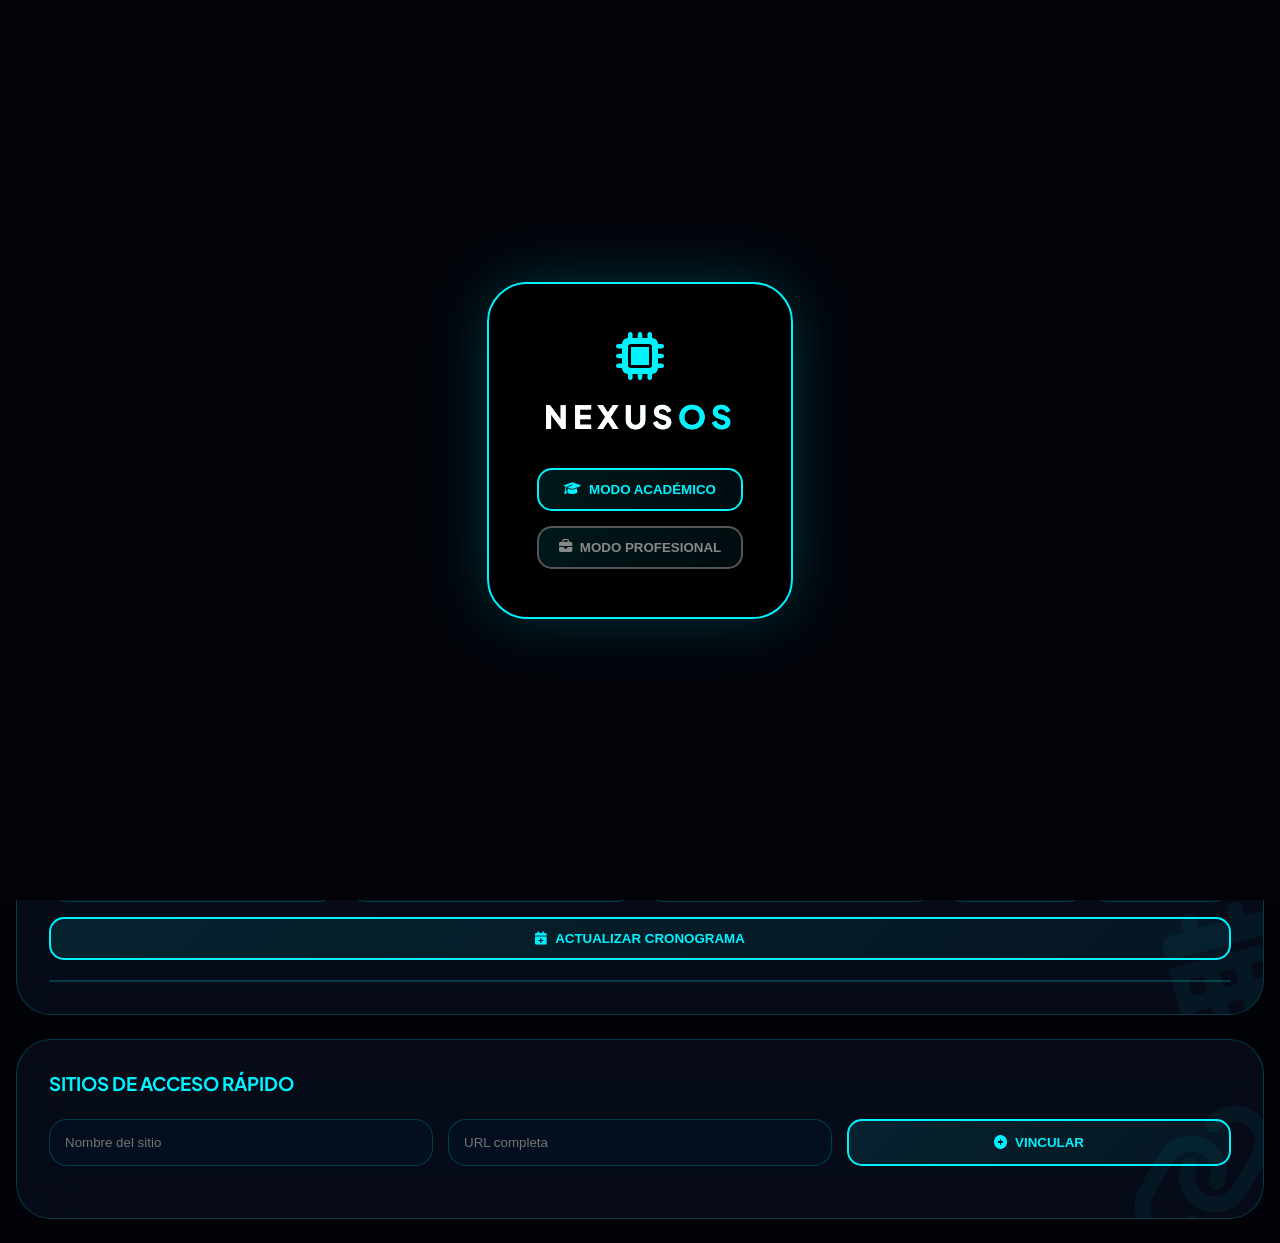
==== commit 6ae459cf: "Add files via upload" ====
--- a/dashboard.html
+++ b/dashboard.html
@@ -3,7 +3,7 @@
 <head>
     <meta charset="UTF-8">
     <meta name="viewport" content="width=device-width, initial-scale=1.0, maximum-scale=1.0, user-scalable=no">
-    <title>NexusOS v6.2 | Professional Suite</title>
+    <title>NexusOS v6.5 | Full Systems Edition</title>
     
     <link href="https://fonts.googleapis.com/css2?family=Plus+Jakarta+Sans:wght@300;400;600;800&family=JetBrains+Mono:wght@400;700&display=swap" rel="stylesheet">
     <link rel="stylesheet" href="https://cdnjs.cloudflare.com/ajax/libs/font-awesome/6.4.0/css/all.min.css">
@@ -31,7 +31,7 @@
         * { margin: 0; padding: 0; box-sizing: border-box; -webkit-tap-highlight-color: transparent; }
         body { background: var(--bg); color: var(--text); font-family: 'Plus Jakarta Sans', sans-serif; overflow-x: hidden; min-height: 100vh; scroll-behavior: smooth; }
 
-        /* --- FONDOS --- */
+        /* --- BACKGROUNDS --- */
         #particleCanvas { position: fixed; inset: 0; z-index: -2; pointer-events: none; opacity: 0.8; }
         .car-bg {
             position: fixed; inset: 0; z-index: -3;
@@ -41,7 +41,7 @@
         }
         .car-bg.active { opacity: 1; transform: scale(1.05); }
 
-        /* --- UI GLASSMORPHISM --- */
+        /* --- HEADER & DRAWER --- */
         header { 
             display: flex; justify-content: space-between; align-items: center; 
             padding: 1rem 2rem; background: rgba(2, 4, 10, 0.8); backdrop-filter: blur(15px);
@@ -49,7 +49,6 @@
         }
         .logo { font-weight: 800; letter-spacing: 5px; font-size: 1.2rem; background: linear-gradient(90deg, #fff, var(--cyan)); -webkit-background-clip: text; -webkit-text-fill-color: transparent; }
 
-        /* --- DRAWER --- */
         .drawer {
             position: fixed; top: 0; left: -100%; width: 280px; height: 100vh;
             background: var(--panel-bg); z-index: 2000; padding: 2.5rem 1.5rem;
@@ -64,7 +63,7 @@
         }
         .drawer-link:hover { background: rgba(0, 242, 255, 0.1); color: var(--cyan); transform: translateX(10px); }
 
-        /* --- PANELES --- */
+        /* --- GRID & PANELS --- */
         .main-grid { display: grid; grid-template-columns: repeat(12, 1fr); gap: 1.5rem; max-width: 1400px; margin: 1.5rem auto; padding: 0 1rem; }
         .panel { 
             background: var(--panel-bg); border: 1px solid var(--border); border-radius: 35px; 
@@ -72,10 +71,11 @@
             position: relative; overflow: hidden; transition: 0.4s var(--ease);
             box-shadow: 0 10px 30px rgba(0,0,0,0.4);
         }
+        .panel.full { grid-column: span 12; }
         .panel:hover { transform: translateY(-8px); border-color: var(--cyan); }
         .panel-icon-bg { position: absolute; right: -20px; bottom: -20px; font-size: 8rem; color: var(--cyan); opacity: 0.05; pointer-events: none; transform: rotate(-15deg); }
 
-        /* --- BOTONES Y INPUTS --- */
+        /* --- INPUTS & BUTTONS --- */
         .btn-action { 
             background: linear-gradient(135deg, rgba(0, 242, 255, 0.1), rgba(0, 217, 255, 0.05));
             border: 2px solid var(--cyan); color: var(--cyan); padding: 12px 20px; border-radius: 15px; 
@@ -83,22 +83,24 @@
             display: flex; align-items: center; justify-content: center; gap: 8px;
         }
         .btn-action:hover { background: var(--cyan); color: #000; box-shadow: 0 0 30px var(--cyan); }
-        .neon-input { width: 100%; background: var(--input-bg); border: 1px solid var(--border); padding: 15px; border-radius: 18px; color: #fff; outline: none; }
-
-        /* --- SITIOS RÁPIDOS --- */
-        .sites-container { display: flex; flex-wrap: wrap; gap: 10px; margin-top: 15px; }
+        .neon-input { width: 100%; background: var(--input-bg); border: 1px solid var(--border); padding: 15px; border-radius: 18px; color: #fff; outline: none; transition: 0.3s; }
+        .neon-input:focus { border-color: var(--cyan); }
+
+        /* --- FINANCIAL BARS --- */
+        .f-bar-container { height: 16px; background: rgba(0,0,0,0.6); border-radius: 20px; overflow: hidden; display: flex; margin: 25px 0; border: 1px solid var(--border); }
+        .f-segment { height: 100%; transition: 1s var(--ease); box-shadow: 0 0 10px currentColor; }
+        
+        .perf-val { font-family: 'JetBrains Mono'; font-size: 2.2rem; color: var(--cyan); text-shadow: 0 0 15px var(--cyan); }
+
+        /* --- QUICK SITES --- */
+        .sites-container { display: flex; flex-wrap: wrap; gap: 12px; margin-top: 20px; }
         .site-tag { 
-            background: rgba(0, 242, 255, 0.1); border: 1px solid var(--border); 
-            padding: 8px 15px; border-radius: 12px; font-size: 0.8rem; font-weight: 700;
-            color: var(--cyan); text-decoration: none; display: flex; align-items: center; gap: 8px;
+            background: rgba(0, 242, 255, 0.08); border: 1px solid var(--border); 
+            padding: 10px 18px; border-radius: 15px; font-size: 0.85rem; font-weight: 700;
+            color: var(--cyan); text-decoration: none; display: flex; align-items: center; gap: 10px;
             transition: 0.3s;
         }
         .site-tag:hover { background: var(--cyan); color: #000; transform: scale(1.05); }
-
-        /* --- BARRAS --- */
-        .f-bar-container { height: 14px; background: rgba(0,0,0,0.6); border-radius: 20px; overflow: hidden; display: flex; margin: 20px 0; }
-        .f-segment { height: 100%; transition: 1s var(--ease); }
-        .perf-val { font-family: 'JetBrains Mono'; font-size: 2rem; color: var(--cyan); text-shadow: 0 0 15px var(--cyan); }
 
         @media (max-width: 900px) { .panel { grid-column: span 12; } }
     </style>
@@ -107,25 +109,26 @@
 
     <div id="roleModal" style="position:fixed; inset:0; background:var(--bg); z-index:10000; display:flex; align-items:center; justify-content:center;">
         <div style="text-align:center; padding:3rem; border:2px solid var(--cyan); border-radius:40px; background:rgba(0,0,0,0.9); box-shadow: 0 0 60px var(--border);">
+            <i class="fa-solid fa-microchip" style="font-size:3rem; color:var(--cyan); margin-bottom:1rem;"></i>
             <h1 class="logo" style="margin-bottom:2rem; font-size:2rem; -webkit-text-fill-color: initial; color:#fff;">NEXUS<span style="color:var(--cyan)">OS</span></h1>
-            <button class="btn-action" style="width:100%; margin-bottom:15px;" onclick="initSystem('student')">MODO ESTUDIANTE</button>
-            <button class="btn-action" style="width:100%; border-color:#555; color:#888;" onclick="initSystem('worker')">MODO PROFESIONAL</button>
+            <button class="btn-action" style="width:100%; margin-bottom:15px;" onclick="initSystem('student')"><i class="fa-solid fa-graduation-cap"></i> MODO ACADÉMICO</button>
+            <button class="btn-action" style="width:100%; border-color:#555; color:#888;" onclick="initSystem('worker')"><i class="fa-solid fa-briefcase"></i> MODO PROFESIONAL</button>
         </div>
     </div>
 
     <nav class="drawer" id="sideDrawer">
         <div style="display:flex; justify-content:space-between; align-items:center; margin-bottom:2.5rem;">
-            <span style="font-weight:800; color:var(--cyan);">SISTEMA</span>
+            <span style="font-weight:800; color:var(--cyan); letter-spacing:2px;">CORE MENU</span>
             <i class="fa-solid fa-xmark" onclick="toggleMenu(false)" style="cursor:pointer; font-size:1.5rem;"></i>
         </div>
         <div class="drawer-link" onclick="jump('habitos')"><i class="fa-solid fa-dna"></i> HÁBITOS</div>
         <div class="drawer-link" onclick="jump('finanzas')"><i class="fa-solid fa-chart-line"></i> FINANZAS</div>
         <div class="drawer-link" onclick="jump('horario')"><i class="fa-solid fa-calendar-alt"></i> HORARIO</div>
+        <div class="drawer-link" onclick="jump('sitios')"><i class="fa-solid fa-link"></i> SITIOS RÁPIDOS</div>
         <div class="drawer-link" onclick="jump('actividades')"><i class="fa-solid fa-rocket"></i> ACTIVIDADES</div>
-        <div class="drawer-link" onclick="jump('sitios')"><i class="fa-solid fa-link"></i> SITIOS</div>
-        <div style="margin-top:auto; border-top:1px solid var(--border);">
-            <div class="drawer-link" onclick="toggleTheme()"><i class="fa-solid fa-circle-half-stroke"></i> TEMA</div>
-            <div class="drawer-link" onclick="logout()" style="color:var(--cyan)"><i class="fa-solid fa-power-off"></i> SALIR</div>
+        <div style="margin-top:auto; padding-top:20px; border-top:1px solid var(--border);">
+            <div class="drawer-link" onclick="toggleTheme()"><i class="fa-solid fa-circle-half-stroke"></i> CAMBIAR TEMA</div>
+            <div class="drawer-link" onclick="logout()" style="color:var(--cyan)"><i class="fa-solid fa-power-off"></i> CERRAR SESIÓN</div>
         </div>
     </nav>
 
@@ -141,69 +144,105 @@
     </header>
 
     <main class="main-grid">
-        <section class="panel mod-12" id="finanzas">
+        <section class="panel full" id="finanzas">
             <i class="fa-solid fa-chart-line panel-icon-bg"></i>
             <div style="display:flex; justify-content:space-between; align-items:flex-start;">
-                <h3 style="color:var(--cyan); font-size:0.8rem;">FINANZAS</h3>
-                <div id="totalNeto" style="font-size:2.5rem; font-weight:800; color:var(--cyan); font-family:'JetBrains Mono';">$0</div>
-            </div>
-            <div style="display:grid; grid-template-columns:repeat(auto-fit, minmax(200px, 1fr)); gap:15px; margin-top:1.5rem;">
-                <input type="number" id="income" class="neon-input" placeholder="Ingreso" oninput="calcF()">
-                <div style="display:flex; gap:10px;"><input type="text" id="exN" class="neon-input" placeholder="Nombre"><input type="number" id="exV" class="neon-input" placeholder="$" style="width:100px;"><button class="btn-action" onclick="addE()">+</button></div>
-            </div>
+                <div>
+                    <h3 style="color:var(--cyan); letter-spacing:2px; font-size:0.8rem;">SISTEMA FINANCIERO</h3>
+                    <p style="font-size:0.6rem; opacity:0.6;">MÉTRICA 50/30/20 ACTIVADA</p>
+                </div>
+                <div id="totalNeto" style="font-size:2.8rem; font-weight:800; color:var(--cyan); font-family:'JetBrains Mono';">$0</div>
+            </div>
+            
+            <div style="display:grid; grid-template-columns:repeat(auto-fit, minmax(250px, 1fr)); gap:15px; margin-top:1.5rem;">
+                <input type="number" id="income" class="neon-input" placeholder="Ingreso Mensual" oninput="calcF()">
+                <div style="display:flex; gap:10px;">
+                    <input type="text" id="exN" class="neon-input" placeholder="Descripción Gasto">
+                    <input type="number" id="exV" class="neon-input" placeholder="$" style="width:120px;">
+                    <button class="btn-action" onclick="addE()"><i class="fa-solid fa-plus"></i></button>
+                </div>
+            </div>
+
             <div class="f-bar-container">
                 <div id="barNec" class="f-segment" style="background:var(--cyan); width:0%"></div>
                 <div id="barOcio" class="f-segment" style="background:var(--turq); width:0%"></div>
                 <div id="barAho" class="f-segment" style="background:#fff; width:0%"></div>
             </div>
+
+            <div style="display:grid; grid-template-columns:repeat(3,1fr); text-align:center; font-size:0.75rem; font-weight:800;">
+                <div style="color:var(--cyan);">NECESIDADES (50%)<br><span id="vNec" style="color:#fff;">$0</span></div>
+                <div style="color:var(--turq);">OCIO (30%)<br><span id="vOcio" style="color:#fff;">$0</span></div>
+                <div style="color:#fff;">AHORRO (20%)<br><span id="vAho" style="color:#fff;">$0</span></div>
+            </div>
         </section>
 
         <section class="panel" id="habitos">
             <i class="fa-solid fa-dna panel-icon-bg"></i>
-            <h3 style="color:var(--cyan); margin-bottom:1.5rem;">HÁBITOS</h3>
-            <div style="display:flex; gap:10px; margin-bottom:20px;"><input type="text" id="hIn" class="neon-input" placeholder="Nuevo..."><button class="btn-action" onclick="addH()">+</button></div>
-            <div id="hList"></div>
-            <div style="margin-top:2rem;"><span id="perfVal" class="perf-val">0%</span><div style="height:8px; background:#000; border-radius:10px; margin-top:10px;"><div id="perfBar" style="height:100%; background:linear-gradient(90deg, var(--turq), var(--cyan)); width:0%; transition:1.5s;"></div></div></div>
+            <h3 style="color:var(--cyan); margin-bottom:1.5rem;">CORE HÁBITOS</h3>
+            <div style="display:flex; gap:10px; margin-bottom:20px;">
+                <input type="text" id="hIn" class="neon-input" placeholder="Definir hábito...">
+                <button class="btn-action" onclick="addH()"><i class="fa-solid fa-plus"></i></button>
+            </div>
+            <div id="hList" style="max-height:250px; overflow-y:auto;"></div>
+            
+            <div style="margin-top:2rem; background:rgba(0,0,0,0.3); padding:1.5rem; border-radius:25px; border:1px solid var(--border);">
+                <div style="display:flex; justify-content:space-between; align-items:center;">
+                    <span style="font-size:0.7rem; font-weight:700;">RENDIMIENTO GLOBAL</span>
+                    <span id="perfVal" class="perf-val">0%</span>
+                </div>
+                <div style="height:10px; background:#000; border-radius:10px; margin-top:10px; overflow:hidden;">
+                    <div id="perfBar" style="height:100%; background:linear-gradient(90deg, var(--turq), var(--cyan)); width:0%; transition:1.5s var(--ease);"></div>
+                </div>
+            </div>
         </section>
 
         <section class="panel" id="actividades">
             <i class="fa-solid fa-rocket panel-icon-bg"></i>
             <h3 style="color:var(--cyan); margin-bottom:1.5rem;">ACTIVIDADES</h3>
-            <div style="display:flex; gap:10px; margin-bottom:20px;"><input type="text" id="tIn" class="neon-input" placeholder="Tarea..." onkeypress="if(event.key=='Enter') addT()"><button class="btn-action" onclick="addT()">+</button></div>
-            <div id="tList"></div>
-        </section>
-
-        <section class="panel mod-12" id="horario">
+            <div style="display:flex; gap:10px; margin-bottom:20px;">
+                <input type="text" id="tIn" class="neon-input" placeholder="Nueva tarea..." onkeypress="if(event.key=='Enter') addT()">
+                <button class="btn-action" onclick="addT()"><i class="fa-solid fa-bolt"></i></button>
+            </div>
+            <div id="tList" style="max-height:350px; overflow-y:auto;"></div>
+        </section>
+
+        <section class="panel full" id="horario">
             <i class="fa-solid fa-calendar-alt panel-icon-bg"></i>
-            <h3 id="academicTitle" style="color:var(--cyan); margin-bottom:1.5rem;">HORARIO</h3>
-            <div style="display:grid; grid-template-columns:repeat(auto-fit, minmax(150px, 1fr)); gap:12px; margin-bottom:15px;">
-                <input type="text" id="sM" class="neon-input" placeholder="Materia"><select id="sDay" class="neon-input" style="background:#050a14; color:var(--cyan); font-weight:800;"><option>Lunes</option><option>Martes</option><option>Miércoles</option><option>Jueves</option><option>Viernes</option></select>
+            <h3 id="academicTitle" style="color:var(--cyan); margin-bottom:1.5rem;">CRONOGRAMA OPERATIVO</h3>
+            <div style="display:grid; grid-template-columns:repeat(auto-fit, minmax(180px, 1fr)); gap:12px; margin-bottom:15px;">
+                <input type="text" id="sM" class="neon-input" placeholder="Materia / Asunto">
+                <input type="text" id="sL" class="neon-input" placeholder="Lugar / Link">
+                <select id="sDay" class="neon-input" style="background:#050a14; color:var(--cyan); font-weight:800;">
+                    <option>Lunes</option><option>Martes</option><option>Miércoles</option><option>Jueves</option><option>Viernes</option><option>Sábado</option>
+                </select>
                 <div style="display:flex; gap:5px;"><input type="time" id="sT1" class="neon-input"><input type="time" id="sT2" class="neon-input"></div>
             </div>
-            <button class="btn-action" style="width:100%;" onclick="addS()">GUARDAR</button>
-            <div style="overflow-x:auto; margin-top:20px;"><table style="width:100%; border-collapse:collapse;"><tbody id="sBody"></tbody></table></div>
-        </section>
-
-        <section class="panel mod-12" id="sitios">
+            <button class="btn-action" style="width:100%;" onclick="addS()"><i class="fa-solid fa-calendar-plus"></i> ACTUALIZAR CRONOGRAMA</button>
+            <div style="overflow-x:auto; margin-top:20px; border-radius:20px; border:1px solid var(--border);">
+                <table style="width:100%; border-collapse:collapse; background:rgba(0,0,0,0.2);"><tbody id="sBody"></tbody></table>
+            </div>
+        </section>
+
+        <section class="panel full" id="sitios">
             <i class="fa-solid fa-link panel-icon-bg"></i>
-            <h3 style="color:var(--cyan); margin-bottom:1.5rem;">ACCESO RÁPIDO</h3>
-            <div style="display:grid; grid-template-columns:repeat(auto-fit, minmax(180px, 1fr)); gap:12px;">
-                <input type="text" id="siteName" class="neon-input" placeholder="Nombre (ej. Aula)">
-                <input type="text" id="siteUrl" class="neon-input" placeholder="URL (https://...)">
-                <button class="btn-action" onclick="addSite()">AGREGAR ENLACE</button>
+            <h3 style="color:var(--cyan); margin-bottom:1.5rem;">SITIOS DE ACCESO RÁPIDO</h3>
+            <div style="display:grid; grid-template-columns:repeat(auto-fit, minmax(200px, 1fr)); gap:15px;">
+                <input type="text" id="siteName" class="neon-input" placeholder="Nombre del sitio">
+                <input type="text" id="siteUrl" class="neon-input" placeholder="URL completa">
+                <button class="btn-action" onclick="addSite()"><i class="fa-solid fa-plus-circle"></i> VINCULAR</button>
             </div>
             <div class="sites-container" id="siteList"></div>
         </section>
     </main>
 
     <script>
-        // --- NAVEGACIÓN ---
+        // --- UI & NAVIGATION ---
         function toggleMenu(open) { document.getElementById('sideDrawer').classList.toggle('active', open); }
         function jump(id) { const el = document.getElementById(id); if(el) { el.scrollIntoView({ behavior: 'smooth' }); toggleMenu(false); } }
         function toggleTheme() { document.body.classList.toggle('light-mode'); localStorage.setItem('n_theme', document.body.classList.contains('light-mode') ? 'light' : 'dark'); }
-        function logout() { if(confirm("¿Salir?")) { localStorage.removeItem('n_role'); location.reload(); } }
-
-        // --- PARTÍCULAS ---
+        function logout() { if(confirm("¿Cerrar sesión de NexusOS?")) { localStorage.clear(); location.reload(); } }
+
+        // --- BACKGROUND ENGINE ---
         const canvas = document.getElementById('particleCanvas');
         const ctx = canvas.getContext('2d');
         let particles = [], driveMode = false;
@@ -219,11 +258,10 @@
         function animate() {
             ctx.clearRect(0,0,canvas.width,canvas.height);
             if(!driveMode) {
-                particles.forEach((p, i) => {
-                    p.update(); p.draw();
+                particles.forEach((p, i) => { p.update(); p.draw();
                     for(let j=i+1; j<particles.length; j++) {
-                        let dist = Math.sqrt((p.x-particles[j].x)**2 + (p.y-particles[j].y)**2);
-                        if(dist < 120) { ctx.strokeStyle = `rgba(0, 242, 255, ${1 - dist/120})`; ctx.lineWidth = 0.6; ctx.beginPath(); ctx.moveTo(p.x, p.y); ctx.lineTo(particles[j].x, particles[j].y); ctx.stroke(); }
+                        let d = Math.sqrt((p.x-particles[j].x)**2 + (p.y-particles[j].y)**2);
+                        if(d < 120) { ctx.strokeStyle = `rgba(0, 242, 255, ${1 - d/120})`; ctx.lineWidth = 0.5; ctx.beginPath(); ctx.moveTo(p.x, p.y); ctx.lineTo(particles[j].x, particles[j].y); ctx.stroke(); }
                     }
                 });
             }
@@ -232,7 +270,7 @@
         animate();
         function toggleDrive() { driveMode = !driveMode; document.getElementById('carBg').classList.toggle('active', driveMode); document.getElementById('carIcon').className = driveMode ? "fa-solid fa-car-side" : "fa-solid fa-wand-magic-sparkles"; }
 
-        // --- LÓGICA CORE ---
+        // --- DATA LOGIC ---
         let habs = JSON.parse(localStorage.getItem('n_habs')) || [];
         let exps = JSON.parse(localStorage.getItem('n_exps')) || [];
         let task = JSON.parse(localStorage.getItem('n_task')) || [];
@@ -242,13 +280,13 @@
         function initSystem(role) {
             localStorage.setItem('n_role', role);
             document.getElementById('roleModal').style.display = 'none';
-            document.getElementById('academicTitle').innerHTML = role === 'student' ? 'HORARIO ESTUDIANTIL' : 'CRONOGRAMA LABORAL';
+            document.getElementById('academicTitle').innerHTML = role === 'student' ? '<i class="fa-solid fa-graduation-cap"></i> HORARIO ACADÉMICO' : '<i class="fa-solid fa-briefcase"></i> CRONOGRAMA PROFESIONAL';
             load();
         }
 
         function addH() { const v=document.getElementById('hIn').value; if(v){habs.push({n:v,d:false}); document.getElementById('hIn').value=''; renderH();}}
         function renderH() {
-            document.getElementById('hList').innerHTML = habs.map((h,i)=>`<div style="display:flex; justify-content:space-between; padding:12px; background:rgba(255,255,255,0.03); margin-bottom:8px; border-radius:15px;"><span>${h.n}</span><i class="fa-solid ${h.d?'fa-circle-check':'fa-circle'}" onclick="habs[${i}].d=!habs[${i}].d;renderH()" style="color:var(--cyan); cursor:pointer"></i></div>`).join('');
+            document.getElementById('hList').innerHTML = habs.map((h,i)=>`<div style="display:flex; justify-content:space-between; padding:12px; background:rgba(255,255,255,0.03); margin-bottom:10px; border-radius:15px; border:1px solid var(--border);"><span>${h.n}</span><i class="fa-solid ${h.d?'fa-circle-check':'fa-circle'}" onclick="habs[${i}].d=!habs[${i}].d;renderH()" style="color:var(--cyan); cursor:pointer; font-size:1.3rem;"></i></div>`).join('');
             const p = habs.length ? Math.round((habs.filter(h=>h.d).length/habs.length)*100) : 0;
             document.getElementById('perfVal').innerText = p+'%'; document.getElementById('perfBar').style.width = p+'%'; save();
         }
@@ -256,32 +294,28 @@
         function calcF() {
             const inc = parseFloat(document.getElementById('income').value) || 0, gastado = exps.reduce((a,b)=>a+b.v, 0);
             document.getElementById('totalNeto').innerText = `$${(inc - gastado).toLocaleString()}`;
-            document.getElementById('barNec').style.width = Math.min(50, (gastado/inc)*100 || 0) + '%'; save();
+            document.getElementById('barNec').style.width = Math.min(50, (gastado/inc)*100 || 0) + '%';
+            document.getElementById('vNec').innerText = `$${gastado}`;
+            document.getElementById('vOcio').innerText = `$${(inc*0.3).toFixed(0)}`;
+            document.getElementById('vAho').innerText = `$${(inc*0.2).toFixed(0)}`;
+            save();
         }
 
         function addE() { const n=document.getElementById('exN').value, v=parseFloat(document.getElementById('exV').value); if(n && v){exps.push({n,v}); document.getElementById('exN').value=''; document.getElementById('exV').value=''; calcF();}}
         function addT() { const v=document.getElementById('tIn').value; if(v){task.push(v); document.getElementById('tIn').value=''; renderT();}}
-        function renderT() { document.getElementById('tList').innerHTML = task.map((t,i)=>`<div style="padding:15px; background:rgba(0, 242, 255, 0.05); border-radius:15px; margin-bottom:10px; display:flex; justify-content:space-between;"><span>${t}</span><i class="fa-solid fa-circle-check" onclick="task.splice(${i},1);renderT()" style="color:var(--cyan); cursor:pointer"></i></div>`).join(''); save(); }
-        function addS() { const m=document.getElementById('sM').value, d=document.getElementById('sDay').value, t1=document.getElementById('sT1').value, t2=document.getElementById('sT2').value; if(m && t1){subs.push({m,d,t1,t2}); renderS();}}
-        function renderS() { document.getElementById('sBody').innerHTML = subs.map((s,i)=>`<tr style="border-bottom:1px solid var(--border)"><td style="padding:15px;"><b>${s.d}</b><br>${s.m}</td><td style="text-align:right; padding:15px;">${s.t1}-${s.t2} <i class="fa-solid fa-trash-can" onclick="subs.splice(${i},1);renderS()" style="color:#ff4d4d; cursor:pointer"></i></td></tr>`).join(''); save(); }
-
-        // --- LÓGICA SITIOS ---
+        function renderT() { document.getElementById('tList').innerHTML = task.map((t,i)=>`<div style="padding:15px; background:rgba(0, 242, 255, 0.05); border-radius:18px; margin-bottom:12px; display:flex; justify-content:space-between; border:1px solid var(--border);"><span>${t}</span><i class="fa-solid fa-circle-check" onclick="task.splice(${i},1);renderT()" style="color:var(--cyan); cursor:pointer"></i></div>`).join(''); save(); }
+        function addS() { const m=document.getElementById('sM').value, l=document.getElementById('sL').value, d=document.getElementById('sDay').value, t1=document.getElementById('sT1').value, t2=document.getElementById('sT2').value; if(m && t1){subs.push({m,l,d,t1,t2}); renderS();}}
+        function renderS() { document.getElementById('sBody').innerHTML = subs.map((s,i)=>`<tr style="border-bottom:1px solid var(--border)"><td style="padding:15px;"><b>${s.d}</b><br><span style="color:var(--cyan)">${s.m}</span><br><small>${s.l}</small></td><td style="text-align:right; padding:15px;">${s.t1}-${s.t2} <i class="fa-solid fa-trash-can" onclick="subs.splice(${i},1);renderS()" style="color:#ff4d4d; cursor:pointer; margin-left:10px;"></i></td></tr>`).join(''); save(); }
+
         function addSite() {
-            const name = document.getElementById('siteName').value;
-            let url = document.getElementById('siteUrl').value;
-            if(name && url) {
-                if(!url.startsWith('http')) url = 'https://' + url;
-                sites.push({name, url});
-                document.getElementById('siteName').value = '';
-                document.getElementById('siteUrl').value = '';
-                renderSites();
-            }
+            const name = document.getElementById('siteName').value; let url = document.getElementById('siteUrl').value;
+            if(name && url) { if(!url.startsWith('http')) url = 'https://' + url; sites.push({name, url}); document.getElementById('siteName').value=''; document.getElementById('siteUrl').value=''; renderSites(); }
         }
         function renderSites() {
             document.getElementById('siteList').innerHTML = sites.map((s,i)=>`
                 <div style="position:relative; display:inline-block">
                     <a href="${s.url}" target="_blank" class="site-tag"><i class="fa-solid fa-compass"></i> ${s.name}</a>
-                    <i class="fa-solid fa-xmark" onclick="sites.splice(${i},1);renderSites()" style="position:absolute; -5px; right:-5px; font-size:0.6rem; color:#ff4d4d; cursor:pointer; background:#000; border-radius:50%; padding:2px;"></i>
+                    <i class="fa-solid fa-circle-xmark" onclick="sites.splice(${i},1);renderSites()" style="position:absolute; top:-8px; right:-8px; color:#ff4d4d; cursor:pointer; background:var(--bg); border-radius:50%;"></i>
                 </div>`).join('');
             save();
         }
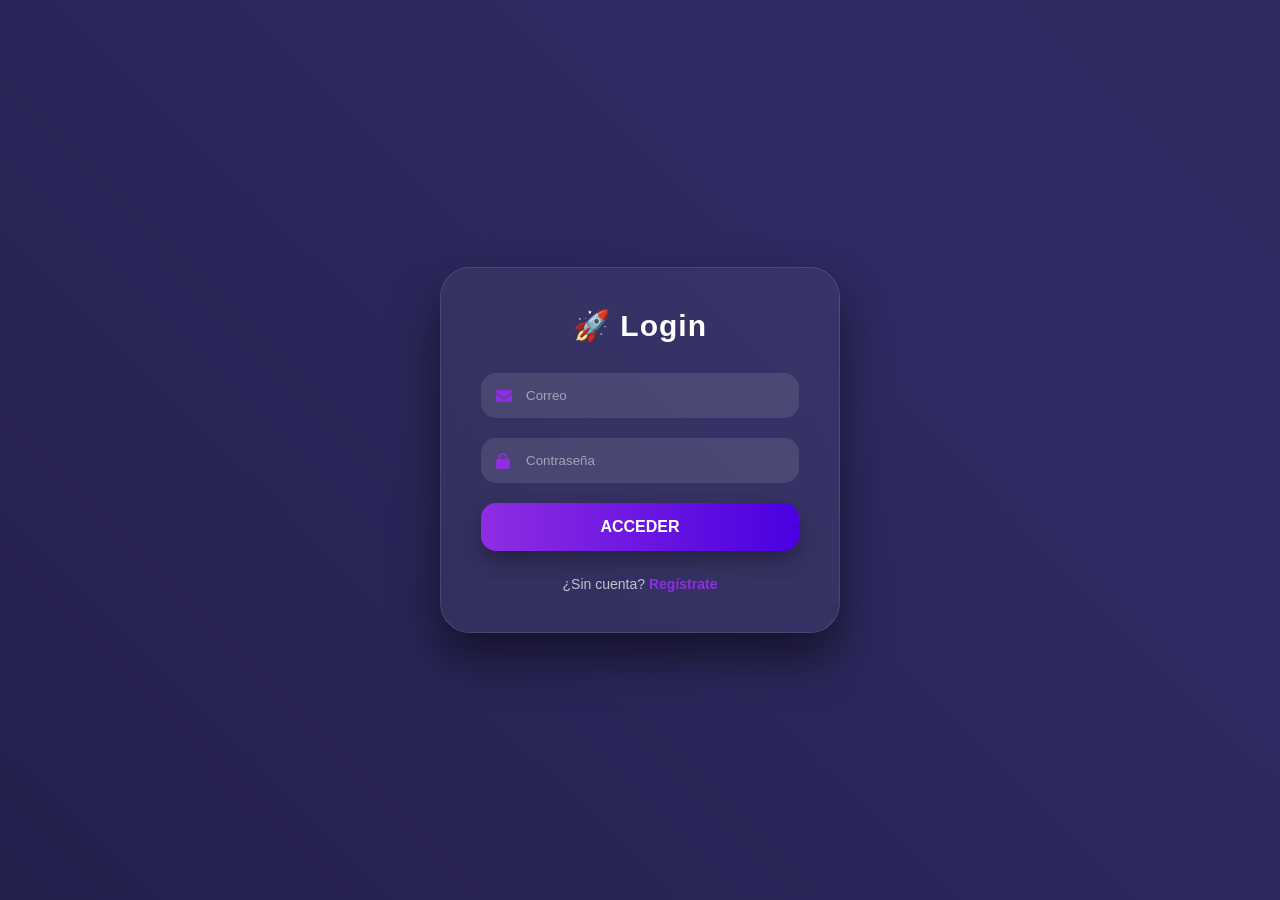
==== commit 75363b80: "Add files via upload" ====
--- a/dashboard.html
+++ b/dashboard.html
@@ -1,340 +1,1175 @@
 <!DOCTYPE html>
 <html lang="es">
 <head>
-    <meta charset="UTF-8">
-    <meta name="viewport" content="width=device-width, initial-scale=1.0, maximum-scale=1.0, user-scalable=no">
-    <title>NexusOS v6.5 | Full Systems Edition</title>
-    
-    <link href="https://fonts.googleapis.com/css2?family=Plus+Jakarta+Sans:wght@300;400;600;800&family=JetBrains+Mono:wght@400;700&display=swap" rel="stylesheet">
-    <link rel="stylesheet" href="https://cdnjs.cloudflare.com/ajax/libs/font-awesome/6.4.0/css/all.min.css">
-    
-    <style>
-        :root {
-            --bg: #02040a;
-            --panel-bg: rgba(8, 14, 28, 0.8);
-            --cyan: #00f2ff;
-            --turq: #00d9ff;
-            --border: rgba(0, 242, 255, 0.2);
-            --text: #e0faff;
-            --input-bg: rgba(0, 20, 40, 0.4);
-            --ease: cubic-bezier(0.2, 0.8, 0.2, 1);
-        }
-
-        body.light-mode {
-            --bg: #f0f4f8;
-            --panel-bg: rgba(255, 255, 255, 0.9);
-            --text: #0a1f2c;
-            --border: rgba(0, 150, 255, 0.3);
-            --input-bg: rgba(255, 255, 255, 0.8);
-        }
-
-        * { margin: 0; padding: 0; box-sizing: border-box; -webkit-tap-highlight-color: transparent; }
-        body { background: var(--bg); color: var(--text); font-family: 'Plus Jakarta Sans', sans-serif; overflow-x: hidden; min-height: 100vh; scroll-behavior: smooth; }
-
-        /* --- BACKGROUNDS --- */
-        #particleCanvas { position: fixed; inset: 0; z-index: -2; pointer-events: none; opacity: 0.8; }
-        .car-bg {
-            position: fixed; inset: 0; z-index: -3;
-            background-image: url('https://images.unsplash.com/photo-1494976388531-d1058494cdd8?auto=format&fit=crop&q=80&w=2000');
-            background-size: cover; background-position: center;
-            filter: brightness(0.25) saturate(1.2); opacity: 0; transition: 1s var(--ease);
-        }
-        .car-bg.active { opacity: 1; transform: scale(1.05); }
-
-        /* --- HEADER & DRAWER --- */
-        header { 
-            display: flex; justify-content: space-between; align-items: center; 
-            padding: 1rem 2rem; background: rgba(2, 4, 10, 0.8); backdrop-filter: blur(15px);
-            border-bottom: 2px solid var(--border); position: sticky; top: 0; z-index: 1000;
-        }
-        .logo { font-weight: 800; letter-spacing: 5px; font-size: 1.2rem; background: linear-gradient(90deg, #fff, var(--cyan)); -webkit-background-clip: text; -webkit-text-fill-color: transparent; }
-
-        .drawer {
-            position: fixed; top: 0; left: -100%; width: 280px; height: 100vh;
-            background: var(--panel-bg); z-index: 2000; padding: 2.5rem 1.5rem;
-            transition: 0.5s var(--ease); border-right: 2px solid var(--cyan);
-            backdrop-filter: blur(30px); display: flex; flex-direction: column;
-        }
-        .drawer.active { left: 0; box-shadow: 20px 0 50px rgba(0,0,0,0.8); }
-        .drawer-link { 
-            display: flex; align-items: center; gap: 15px; padding: 15px; 
-            color: var(--text); text-decoration: none; border-radius: 12px; 
-            margin-bottom: 8px; font-weight: 600; cursor: pointer; transition: 0.3s; 
-        }
-        .drawer-link:hover { background: rgba(0, 242, 255, 0.1); color: var(--cyan); transform: translateX(10px); }
-
-        /* --- GRID & PANELS --- */
-        .main-grid { display: grid; grid-template-columns: repeat(12, 1fr); gap: 1.5rem; max-width: 1400px; margin: 1.5rem auto; padding: 0 1rem; }
-        .panel { 
-            background: var(--panel-bg); border: 1px solid var(--border); border-radius: 35px; 
-            padding: 2rem; backdrop-filter: blur(25px); grid-column: span 6; 
-            position: relative; overflow: hidden; transition: 0.4s var(--ease);
-            box-shadow: 0 10px 30px rgba(0,0,0,0.4);
-        }
-        .panel.full { grid-column: span 12; }
-        .panel:hover { transform: translateY(-8px); border-color: var(--cyan); }
-        .panel-icon-bg { position: absolute; right: -20px; bottom: -20px; font-size: 8rem; color: var(--cyan); opacity: 0.05; pointer-events: none; transform: rotate(-15deg); }
-
-        /* --- INPUTS & BUTTONS --- */
-        .btn-action { 
-            background: linear-gradient(135deg, rgba(0, 242, 255, 0.1), rgba(0, 217, 255, 0.05));
-            border: 2px solid var(--cyan); color: var(--cyan); padding: 12px 20px; border-radius: 15px; 
-            font-weight: 800; cursor: pointer; transition: 0.3s; text-transform: uppercase;
-            display: flex; align-items: center; justify-content: center; gap: 8px;
-        }
-        .btn-action:hover { background: var(--cyan); color: #000; box-shadow: 0 0 30px var(--cyan); }
-        .neon-input { width: 100%; background: var(--input-bg); border: 1px solid var(--border); padding: 15px; border-radius: 18px; color: #fff; outline: none; transition: 0.3s; }
-        .neon-input:focus { border-color: var(--cyan); }
-
-        /* --- FINANCIAL BARS --- */
-        .f-bar-container { height: 16px; background: rgba(0,0,0,0.6); border-radius: 20px; overflow: hidden; display: flex; margin: 25px 0; border: 1px solid var(--border); }
-        .f-segment { height: 100%; transition: 1s var(--ease); box-shadow: 0 0 10px currentColor; }
-        
-        .perf-val { font-family: 'JetBrains Mono'; font-size: 2.2rem; color: var(--cyan); text-shadow: 0 0 15px var(--cyan); }
-
-        /* --- QUICK SITES --- */
-        .sites-container { display: flex; flex-wrap: wrap; gap: 12px; margin-top: 20px; }
-        .site-tag { 
-            background: rgba(0, 242, 255, 0.08); border: 1px solid var(--border); 
-            padding: 10px 18px; border-radius: 15px; font-size: 0.85rem; font-weight: 700;
-            color: var(--cyan); text-decoration: none; display: flex; align-items: center; gap: 10px;
-            transition: 0.3s;
-        }
-        .site-tag:hover { background: var(--cyan); color: #000; transform: scale(1.05); }
-
-        @media (max-width: 900px) { .panel { grid-column: span 12; } }
-    </style>
+  <meta charset="UTF-8">
+  <meta name="viewport" content="width=device-width, initial-scale=1.0, maximum-scale=1.0, user-scalable=yes">
+  <title>MIWEBPRO · DASHBOARD</title>
+  <!-- Google Fonts: Inter y JetBrains Mono -->
+  <link rel="preconnect" href="https://fonts.googleapis.com">
+  <link rel="preconnect" href="https://fonts.gstatic.com" crossorigin>
+  <link href="https://fonts.googleapis.com/css2?family=Inter:ital,opsz,wght@0,14..32,100..900;1,14..32,100..900&family=JetBrains+Mono:wght@300;400;500;700&display=swap" rel="stylesheet">
+  <!-- Font Awesome 6 (kit opcional, usamos la gratuita) -->
+  <link rel="stylesheet" href="https://cdnjs.cloudflare.com/ajax/libs/font-awesome/6.0.0-beta3/css/all.min.css">
+  <style>
+    /* ===== RESET Y VARIABLES ===== */
+    * {
+      margin: 0;
+      padding: 0;
+      box-sizing: border-box;
+    }
+
+    :root {
+      --fondo: #03030a;
+      --superficie: rgba(12, 12, 22, 0.5);
+      --borde-cristal: rgba(255, 255, 255, 0.05);
+      --brillo-dorado: #ffd966;
+      --rosa-profundo: #ff70a6;
+      --cian-elegante: #70d6ff;
+      --violeta-sutil: #b583df;
+      --sombra-fuerte: 0 30px 50px -20px rgba(0, 0, 0, 0.8);
+      --transicion-larga: 0.5s cubic-bezier(0.2, 1.2, 0.3, 1);
+      --radio-tarjeta: 40px;
+    }
+
+    body {
+      background: var(--fondo);
+      font-family: "Inter", system-ui, -apple-system, sans-serif;
+      color: #fff;
+      min-height: 100vh;
+      position: relative;
+      overflow-x: hidden;
+      font-weight: 300;
+      line-height: 1.5;
+      letter-spacing: 0.01em;
+    }
+
+    /* ===== FONDO DINÁMICO CON PARTÍCULAS ===== */
+    #particle-canvas {
+      position: fixed;
+      top: 0;
+      left: 0;
+      width: 100%;
+      height: 100%;
+      pointer-events: none;
+      z-index: 0;
+      opacity: 0.4;
+    }
+
+    .fondo-nebulosa {
+      position: fixed;
+      inset: 0;
+      background: 
+        radial-gradient(circle at 15% 20%, rgba(255, 112, 166, 0.15) 0%, transparent 40%),
+        radial-gradient(circle at 85% 75%, rgba(112, 214, 255, 0.12) 0%, transparent 45%),
+        radial-gradient(circle at 40% 60%, rgba(181, 131, 223, 0.1) 0%, transparent 50%),
+        #03030a;
+      filter: blur(90px) brightness(1.2);
+      animation: respirar 18s infinite alternate;
+      z-index: -1;
+    }
+
+    @keyframes respirar {
+      0% { transform: scale(1); filter: blur(90px) brightness(1.2); }
+      100% { transform: scale(1.25); filter: blur(100px) brightness(1.5); }
+    }
+
+    /* ===== HEADER ===== */
+    .cabecera {
+      position: relative;
+      z-index: 20;
+      max-width: 1600px;
+      margin: 2rem auto 1.5rem;
+      padding: 1rem 2.5rem;
+      display: flex;
+      justify-content: space-between;
+      align-items: center;
+      background: rgba(8, 8, 16, 0.4);
+      backdrop-filter: blur(20px);
+      -webkit-backdrop-filter: blur(20px);
+      border: 1px solid rgba(255, 255, 255, 0.03);
+      border-radius: 120px;
+      box-shadow: 0 20px 40px -10px rgba(0, 0, 0, 0.6);
+    }
+
+    .logo {
+      font-size: 2.2rem;
+      font-weight: 500;
+      letter-spacing: 0.2em;
+      text-transform: uppercase;
+      background: linear-gradient(145deg, #ffd966, #ff70a6, #70d6ff);
+      -webkit-background-clip: text;
+      background-clip: text;
+      color: transparent;
+      filter: drop-shadow(0 0 15px rgba(255, 217, 102, 0.3));
+    }
+
+    .menu-btn {
+      width: 56px;
+      height: 56px;
+      border-radius: 50%;
+      background: rgba(255, 255, 255, 0.02);
+      border: 1px solid rgba(255, 255, 255, 0.08);
+      display: flex;
+      align-items: center;
+      justify-content: center;
+      font-size: 1.8rem;
+      color: rgba(255, 255, 255, 0.7);
+      cursor: pointer;
+      transition: 0.3s;
+      backdrop-filter: blur(10px);
+    }
+
+    .menu-btn:hover {
+      border-color: #ffd966;
+      background: rgba(255, 217, 102, 0.1);
+      transform: rotate(180deg) scale(1.1);
+      color: #ffd966;
+    }
+
+    /* ===== DRAWER ===== */
+    .drawer-overlay {
+      position: fixed;
+      inset: 0;
+      background: rgba(0, 0, 0, 0.6);
+      backdrop-filter: blur(8px);
+      z-index: 100;
+      visibility: hidden;
+      opacity: 0;
+      transition: 0.3s;
+    }
+    .drawer-overlay.active {
+      visibility: visible;
+      opacity: 1;
+    }
+    .drawer {
+      position: fixed;
+      top: 0;
+      right: -450px;
+      width: 380px;
+      max-width: 85vw;
+      height: 100vh;
+      background: rgba(8, 8, 16, 0.9);
+      backdrop-filter: blur(60px);
+      border-left: 1px solid rgba(255, 255, 255, 0.08);
+      padding: 3rem 2.5rem;
+      transition: right 0.6s var(--transicion-larga);
+      z-index: 200;
+      display: flex;
+      flex-direction: column;
+      box-shadow: -30px 0 60px rgba(0, 0, 0, 0.8);
+    }
+    .drawer.active {
+      right: 0;
+    }
+    .drawer-cerrar {
+      align-self: flex-end;
+      background: none;
+      border: none;
+      color: #fff;
+      font-size: 2.2rem;
+      cursor: pointer;
+      margin-bottom: 2.5rem;
+      opacity: 0.6;
+      transition: 0.3s;
+    }
+    .drawer-cerrar:hover {
+      opacity: 1;
+      color: #ffd966;
+      transform: rotate(90deg);
+    }
+    .drawer-item {
+      padding: 1.2rem 1.8rem;
+      border-radius: 60px;
+      background: rgba(255, 255, 255, 0.02);
+      margin-bottom: 1rem;
+      cursor: pointer;
+      transition: 0.3s;
+      border: 1px solid transparent;
+      font-size: 1.2rem;
+      display: flex;
+      align-items: center;
+      gap: 1.2rem;
+      color: rgba(255, 255, 255, 0.9);
+    }
+    .drawer-item i {
+      width: 2rem;
+      font-size: 1.4rem;
+      color: #ffd966;
+    }
+    .drawer-item:hover {
+      border-color: #ffd966;
+      background: rgba(255, 217, 102, 0.1);
+      transform: translateX(-8px);
+    }
+
+    /* ===== BENTO GRID ===== */
+    .bento-grid {
+      position: relative;
+      z-index: 20;
+      max-width: 1600px;
+      margin: 0 auto;
+      padding: 0 1.5rem 2rem;
+      display: grid;
+      grid-template-columns: repeat(auto-fit, minmax(350px, 1fr));
+      gap: 2rem;
+    }
+
+    /* ===== TARJETAS DE LUJO ===== */
+    .tarjeta {
+      background: rgba(15, 15, 28, 0.25);
+      backdrop-filter: blur(40px);
+      -webkit-backdrop-filter: blur(40px);
+      border: 1px solid rgba(255, 255, 255, 0.03);
+      border-radius: var(--radio-tarjeta);
+      padding: 2rem 1.8rem;
+      box-shadow: var(--sombra-fuerte), inset 0 0 0 1px rgba(255, 255, 255, 0.02);
+      transition: 0.4s ease;
+      animation: aparecer 0.8s cubic-bezier(0.2, 1.2, 0.3, 1) both;
+      position: relative;
+      overflow: hidden;
+    }
+
+    .tarjeta::before {
+      content: '';
+      position: absolute;
+      top: -2px;
+      left: -2px;
+      right: -2px;
+      bottom: -2px;
+      background: linear-gradient(45deg, transparent 30%, rgba(255, 217, 102, 0.1), rgba(112, 214, 255, 0.1), transparent 70%);
+      border-radius: inherit;
+      z-index: -1;
+      opacity: 0;
+      transition: opacity 0.6s;
+    }
+
+    .tarjeta:hover::before {
+      opacity: 1;
+    }
+
+    .tarjeta:hover {
+      transform: translateY(-6px) scale(1.02);
+      border-color: rgba(255, 217, 102, 0.3);
+      box-shadow: 0 40px 80px -20px #ffd966, inset 0 0 80px rgba(255, 217, 102, 0.1);
+    }
+
+    @keyframes aparecer {
+      0% { opacity: 0; transform: translateY(30px); }
+      100% { opacity: 1; transform: translateY(0); }
+    }
+
+    .tarjeta:nth-child(1) { animation-delay: 0.05s; }
+    .tarjeta:nth-child(2) { animation-delay: 0.10s; }
+    .tarjeta:nth-child(3) { animation-delay: 0.15s; }
+    .tarjeta:nth-child(4) { animation-delay: 0.20s; }
+    .tarjeta:nth-child(5) { animation-delay: 0.25s; }
+
+    .tarjeta h3 {
+      font-size: 1.6rem;
+      font-weight: 400;
+      margin-bottom: 1.8rem;
+      display: flex;
+      align-items: center;
+      gap: 1rem;
+      color: rgba(255, 255, 255, 0.95);
+      border-bottom: 1px solid rgba(255, 255, 255, 0.05);
+      padding-bottom: 0.8rem;
+    }
+
+    .tarjeta h3 i {
+      color: #ffd966;
+      font-size: 1.8rem;
+    }
+
+    /* ===== INPUTS Y BOTONES ===== */
+    input, select, textarea {
+      width: 100%;
+      padding: 1rem 1.5rem;
+      margin-bottom: 1rem;
+      background: rgba(0, 0, 0, 0.4);
+      border: 1px solid rgba(255, 255, 255, 0.05);
+      border-radius: 60px;
+      color: white;
+      font-size: 0.95rem;
+      outline: none;
+      transition: 0.3s;
+      font-family: inherit;
+      backdrop-filter: blur(10px);
+    }
+
+    input:focus, select:focus, textarea:focus {
+      border-color: #ffd966;
+      box-shadow: 0 0 0 4px rgba(255, 217, 102, 0.2);
+      background: rgba(0, 0, 0, 0.6);
+    }
+
+    button {
+      padding: 0.9rem 1.8rem;
+      background: rgba(255, 255, 255, 0.02);
+      border: 1px solid rgba(255, 255, 255, 0.08);
+      border-radius: 60px;
+      color: white;
+      font-weight: 500;
+      font-size: 0.95rem;
+      cursor: pointer;
+      transition: 0.3s;
+      backdrop-filter: blur(10px);
+      display: inline-flex;
+      align-items: center;
+      gap: 0.6rem;
+    }
+
+    button i {
+      font-size: 1rem;
+      transition: transform 0.2s;
+    }
+
+    button:hover {
+      background: rgba(255, 217, 102, 0.15);
+      border-color: #ffd966;
+      transform: scale(0.98);
+    }
+
+    button:hover i {
+      transform: rotate(360deg);
+    }
+
+    /* ===== BARRA FINANCIERA ===== */
+    .estadisticas-finanza {
+      display: flex;
+      justify-content: space-between;
+      margin: 1.2rem 0 1rem;
+      font-size: 0.95rem;
+      color: rgba(255, 255, 255, 0.8);
+    }
+
+    .estadistica-item {
+      display: flex;
+      flex-direction: column;
+      align-items: center;
+      gap: 0.3rem;
+      background: rgba(255, 255, 255, 0.02);
+      padding: 0.6rem 1rem;
+      border-radius: 40px;
+      border: 1px solid rgba(255, 255, 255, 0.03);
+      transition: 0.3s;
+    }
+
+    .estadistica-item:hover {
+      border-color: #ffd966;
+      background: rgba(255, 217, 102, 0.05);
+    }
+
+    .estadistica-item i {
+      font-size: 1.3rem;
+      color: #ffd966;
+    }
+
+    .contenedor-barra {
+      width: 100%;
+      height: 12px;
+      background: rgba(0, 0, 0, 0.5);
+      border-radius: 20px;
+      margin: 1.5rem 0;
+      display: flex;
+      gap: 3px;
+      overflow: hidden;
+      box-shadow: inset 0 2px 5px rgba(0, 0, 0, 0.5);
+    }
+
+    .segmento-barra {
+      height: 100%;
+      transition: width 0.8s cubic-bezier(0.2, 1.2, 0.3, 1);
+      background: linear-gradient(90deg, #ffd966, #ff70a6, #70d6ff);
+      border-radius: 20px;
+      position: relative;
+      box-shadow: 0 0 10px rgba(255, 217, 102, 0.3);
+    }
+
+    /* Tooltips personalizados */
+    [data-tooltip] {
+      position: relative;
+      cursor: help;
+    }
+
+    [data-tooltip]:before {
+      content: attr(data-tooltip);
+      position: absolute;
+      bottom: 150%;
+      left: 50%;
+      transform: translateX(-50%);
+      background: rgba(10, 10, 20, 0.9);
+      backdrop-filter: blur(10px);
+      padding: 0.5rem 1rem;
+      border-radius: 30px;
+      white-space: nowrap;
+      font-size: 0.8rem;
+      color: white;
+      border: 1px solid rgba(255, 255, 255, 0.1);
+      pointer-events: none;
+      opacity: 0;
+      transition: opacity 0.2s;
+      z-index: 30;
+      font-family: 'JetBrains Mono', monospace;
+    }
+
+    [data-tooltip]:hover:before {
+      opacity: 1;
+    }
+
+    /* Lista de gastos con eliminación */
+    .lista-gastos {
+      max-height: 160px;
+      overflow-y: auto;
+      margin-top: 1rem;
+      padding-right: 4px;
+    }
+
+    .gasto-item {
+      display: flex;
+      align-items: center;
+      justify-content: space-between;
+      background: rgba(255, 255, 255, 0.02);
+      border-radius: 40px;
+      padding: 0.6rem 1.2rem;
+      margin-bottom: 0.5rem;
+      border: 1px solid rgba(255, 255, 255, 0.03);
+      transition: 0.2s;
+    }
+
+    .gasto-item:hover {
+      border-color: #ffd966;
+      background: rgba(255, 217, 102, 0.05);
+    }
+
+    .gasto-info {
+      display: flex;
+      align-items: center;
+      gap: 1rem;
+    }
+
+    .gasto-categoria {
+      font-size: 0.7rem;
+      padding: 0.2rem 1rem;
+      border-radius: 40px;
+      background: rgba(255, 217, 102, 0.2);
+      color: #ffd966;
+    }
+
+    .gasto-monto {
+      font-family: 'JetBrains Mono', monospace;
+      font-weight: 500;
+    }
+
+    .btn-eliminar-gasto {
+      background: none;
+      border: none;
+      color: rgba(255, 255, 255, 0.3);
+      padding: 0.3rem;
+      font-size: 1rem;
+    }
+
+    .btn-eliminar-gasto:hover {
+      color: #ff70a6;
+      background: none;
+      transform: scale(1.2);
+    }
+
+    /* ===== TAREAS ===== */
+    .lista-tareas {
+      max-height: 280px;
+      overflow-y: auto;
+    }
+
+    .item-tarea {
+      display: flex;
+      align-items: center;
+      gap: 1rem;
+      background: rgba(255, 255, 255, 0.02);
+      border-radius: 60px;
+      padding: 0.8rem 1.4rem;
+      margin-bottom: 0.8rem;
+      border: 1px solid rgba(255, 255, 255, 0.03);
+      cursor: grab;
+    }
+
+    .item-tarea i.fa-grip-vertical {
+      color: rgba(255, 255, 255, 0.2);
+    }
+
+    .item-tarea span {
+      flex: 1;
+    }
+
+    .etiqueta-prioridad {
+      font-size: 0.7rem;
+      padding: 0.2rem 1rem;
+      border-radius: 40px;
+      background: rgba(255, 217, 102, 0.2);
+    }
+
+    .item-tarea button {
+      padding: 0.3rem 1rem;
+    }
+
+    /* ===== ENLACES ===== */
+    .contenedor-enlaces {
+      display: flex;
+      gap: 0.8rem;
+      overflow-x: auto;
+      padding: 0.5rem 0;
+    }
+
+    .pill-enlace {
+      background: rgba(255, 255, 255, 0.02);
+      border: 1px solid rgba(255, 255, 255, 0.05);
+      padding: 0.6rem 1.8rem;
+      border-radius: 60px;
+      white-space: nowrap;
+      font-size: 0.9rem;
+      cursor: pointer;
+      transition: 0.3s;
+      display: flex;
+      align-items: center;
+      gap: 0.6rem;
+    }
+
+    .pill-enlace i {
+      color: #ffd966;
+    }
+
+    .pill-enlace:hover {
+      border-color: #ffd966;
+      background: rgba(255, 217, 102, 0.1);
+    }
+
+    /* ===== UTILIDADES ===== */
+    .oculto {
+      display: none;
+    }
+
+    .mono {
+      font-family: 'JetBrains Mono', monospace;
+    }
+
+    /* ===== MEDIA QUERIES PARA MÓVIL ===== */
+    @media (max-width: 600px) {
+      .cabecera {
+        margin: 1rem 0.5rem;
+        padding: 0.6rem 1.2rem;
+      }
+      .logo {
+        font-size: 1.4rem;
+        letter-spacing: 0.1em;
+      }
+      .menu-btn {
+        width: 44px;
+        height: 44px;
+        font-size: 1.4rem;
+      }
+      .bento-grid {
+        padding: 0 0.5rem 1rem;
+        gap: 1rem;
+        grid-template-columns: 1fr; /* Forzar 1 columna en móvil */
+      }
+      .tarjeta {
+        padding: 1.5rem 1.2rem;
+      }
+      .tarjeta h3 {
+        font-size: 1.4rem;
+        margin-bottom: 1.2rem;
+      }
+      .tarjeta h3 i {
+        font-size: 1.5rem;
+      }
+      input, select, textarea {
+        padding: 0.8rem 1.2rem;
+        font-size: 0.9rem;
+      }
+      button {
+        padding: 0.7rem 1.2rem;
+        font-size: 0.9rem;
+      }
+      .estadisticas-finanza {
+        flex-direction: column;
+        gap: 0.5rem;
+      }
+      .estadistica-item {
+        flex-direction: row;
+        width: 100%;
+        justify-content: space-between;
+        padding: 0.5rem 1rem;
+      }
+      .estadistica-item i {
+        font-size: 1.1rem;
+      }
+      .contenedor-barra {
+        height: 10px;
+        margin: 1rem 0;
+      }
+      .gasto-item {
+        flex-wrap: wrap;
+        gap: 0.5rem;
+      }
+      .gasto-info {
+        flex-wrap: wrap;
+        gap: 0.5rem;
+      }
+      .item-tarea {
+        flex-wrap: wrap;
+        padding: 0.6rem 1rem;
+      }
+      .item-tarea button {
+        padding: 0.2rem 0.8rem;
+      }
+      .drawer {
+        padding: 2rem 1.5rem;
+      }
+      .drawer-item {
+        padding: 1rem 1.2rem;
+        font-size: 1.1rem;
+      }
+    }
+
+    /* Ajustes para pantallas muy pequeñas (menos de 400px) */
+    @media (max-width: 400px) {
+      .cabecera {
+        padding: 0.5rem 1rem;
+      }
+      .logo {
+        font-size: 1.2rem;
+      }
+      .menu-btn {
+        width: 40px;
+        height: 40px;
+        font-size: 1.2rem;
+      }
+      .tarjeta {
+        padding: 1.2rem 1rem;
+      }
+      input, select, textarea {
+        padding: 0.7rem 1rem;
+      }
+      .gasto-info {
+        flex-direction: column;
+        align-items: flex-start;
+      }
+    }
+  </style>
 </head>
-<body class="dark-mode">
-
-    <div id="roleModal" style="position:fixed; inset:0; background:var(--bg); z-index:10000; display:flex; align-items:center; justify-content:center;">
-        <div style="text-align:center; padding:3rem; border:2px solid var(--cyan); border-radius:40px; background:rgba(0,0,0,0.9); box-shadow: 0 0 60px var(--border);">
-            <i class="fa-solid fa-microchip" style="font-size:3rem; color:var(--cyan); margin-bottom:1rem;"></i>
-            <h1 class="logo" style="margin-bottom:2rem; font-size:2rem; -webkit-text-fill-color: initial; color:#fff;">NEXUS<span style="color:var(--cyan)">OS</span></h1>
-            <button class="btn-action" style="width:100%; margin-bottom:15px;" onclick="initSystem('student')"><i class="fa-solid fa-graduation-cap"></i> MODO ACADÉMICO</button>
-            <button class="btn-action" style="width:100%; border-color:#555; color:#888;" onclick="initSystem('worker')"><i class="fa-solid fa-briefcase"></i> MODO PROFESIONAL</button>
-        </div>
-    </div>
-
-    <nav class="drawer" id="sideDrawer">
-        <div style="display:flex; justify-content:space-between; align-items:center; margin-bottom:2.5rem;">
-            <span style="font-weight:800; color:var(--cyan); letter-spacing:2px;">CORE MENU</span>
-            <i class="fa-solid fa-xmark" onclick="toggleMenu(false)" style="cursor:pointer; font-size:1.5rem;"></i>
-        </div>
-        <div class="drawer-link" onclick="jump('habitos')"><i class="fa-solid fa-dna"></i> HÁBITOS</div>
-        <div class="drawer-link" onclick="jump('finanzas')"><i class="fa-solid fa-chart-line"></i> FINANZAS</div>
-        <div class="drawer-link" onclick="jump('horario')"><i class="fa-solid fa-calendar-alt"></i> HORARIO</div>
-        <div class="drawer-link" onclick="jump('sitios')"><i class="fa-solid fa-link"></i> SITIOS RÁPIDOS</div>
-        <div class="drawer-link" onclick="jump('actividades')"><i class="fa-solid fa-rocket"></i> ACTIVIDADES</div>
-        <div style="margin-top:auto; padding-top:20px; border-top:1px solid var(--border);">
-            <div class="drawer-link" onclick="toggleTheme()"><i class="fa-solid fa-circle-half-stroke"></i> CAMBIAR TEMA</div>
-            <div class="drawer-link" onclick="logout()" style="color:var(--cyan)"><i class="fa-solid fa-power-off"></i> CERRAR SESIÓN</div>
-        </div>
-    </nav>
-
-    <div id="carBg" class="car-bg"></div>
-    <canvas id="particleCanvas"></canvas>
-
-    <header>
-        <i class="fa-solid fa-bars-staggered" onclick="toggleMenu(true)" style="cursor:pointer; font-size:1.5rem; color:var(--cyan);"></i>
-        <div class="logo">NEXUS<span>OS</span></div>
-        <div onclick="toggleDrive()" style="cursor:pointer; background:var(--input-bg); padding:10px 15px; border-radius:15px; border:1px solid var(--border);">
-            <i id="carIcon" class="fa-solid fa-wand-magic-sparkles" style="color:var(--cyan);"></i>
-        </div>
-    </header>
-
-    <main class="main-grid">
-        <section class="panel full" id="finanzas">
-            <i class="fa-solid fa-chart-line panel-icon-bg"></i>
-            <div style="display:flex; justify-content:space-between; align-items:flex-start;">
-                <div>
-                    <h3 style="color:var(--cyan); letter-spacing:2px; font-size:0.8rem;">SISTEMA FINANCIERO</h3>
-                    <p style="font-size:0.6rem; opacity:0.6;">MÉTRICA 50/30/20 ACTIVADA</p>
-                </div>
-                <div id="totalNeto" style="font-size:2.8rem; font-weight:800; color:var(--cyan); font-family:'JetBrains Mono';">$0</div>
+<body>
+  <canvas id="particle-canvas"></canvas>
+  <div class="fondo-nebulosa"></div>
+
+  <!-- CABECERA -->
+  <header class="cabecera">
+    <div class="logo">ONYX AURORA</div>
+    <div class="menu-btn" id="menuBtn"><i class="fas fa-bars"></i></div>
+  </header>
+
+  <!-- DRAWER -->
+  <div class="drawer-overlay" id="drawerOverlay"></div>
+  <div class="drawer" id="drawer">
+    <button class="drawer-cerrar" id="closeDrawer"><i class="fas fa-times"></i></button>
+    <div class="drawer-item" id="changeRole"><i class="fas fa-sync-alt"></i> Cambiar rol</div>
+    <div class="drawer-item" id="resetData"><i class="fas fa-trash-alt"></i> Reiniciar datos</div>
+  </div>
+
+  <!-- BENTO GRID -->
+  <div class="bento-grid" id="bentoGrid"></div>
+
+  <script>
+    (function() {
+      // ===== REDIRECCIONES =====
+      if (!localStorage.getItem('oa_currentUser')) {
+        window.location.href = 'index.html';
+        return;
+      }
+      if (!localStorage.getItem('oa_isStudent')) {
+        window.location.href = 'pregunta.html';
+        return;
+      }
+
+      // ===== CONSTANTES Y ESTADO =====
+      const STORAGE_KEYS = {
+        isStudent: 'oa_isStudent',
+        classes: 'oa_classes',
+        finance: 'oa_finance',
+        transactions: 'oa_transactions',
+        diary: 'oa_diary',
+        tasks: 'oa_tasks',
+        links: 'oa_links',
+        snoozed: 'oa_snoozed'
+      };
+
+      let isStudent = localStorage.getItem(STORAGE_KEYS.isStudent) === '1';
+      let classes = JSON.parse(localStorage.getItem(STORAGE_KEYS.classes)) || [];
+      let finance = JSON.parse(localStorage.getItem(STORAGE_KEYS.finance)) || { income: 5000, rate: 45 };
+      let transactions = JSON.parse(localStorage.getItem(STORAGE_KEYS.transactions)) || [];
+      let diary = JSON.parse(localStorage.getItem(STORAGE_KEYS.diary)) || [];
+      let tasks = JSON.parse(localStorage.getItem(STORAGE_KEYS.tasks)) || [];
+      let links = JSON.parse(localStorage.getItem(STORAGE_KEYS.links)) || [];
+      let snoozed = JSON.parse(localStorage.getItem(STORAGE_KEYS.snoozed)) || {};
+
+      // Normalizar clases
+      classes = classes.map(c => ({
+        id: c.id || Date.now() + Math.random(),
+        nombre: c.nombre || c.name || 'Clase',
+        hora: c.hora || c.time || '08:00'
+      }));
+
+      // ===== PARTÍCULAS ELEGANTES =====
+      const canvas = document.getElementById('particle-canvas');
+      const ctx = canvas.getContext('2d');
+      let width, height, particles = [];
+
+      function resizeCanvas() {
+        width = window.innerWidth;
+        height = window.innerHeight;
+        canvas.width = width;
+        canvas.height = height;
+      }
+      window.addEventListener('resize', resizeCanvas);
+      resizeCanvas();
+
+      function initParticles() {
+        particles = [];
+        for (let i = 0; i < 60; i++) {
+          particles.push({
+            x: Math.random() * width,
+            y: Math.random() * height,
+            r: Math.random() * 2.5 + 0.5,
+            vx: (Math.random() - 0.5) * 0.1,
+            vy: (Math.random() - 0.5) * 0.1,
+            color: `rgba(${Math.random() > 0.5 ? '255,217,102' : '112,214,255'},${Math.random() * 0.2 + 0.1})`
+          });
+        }
+      }
+      initParticles();
+
+      function drawParticles() {
+        ctx.clearRect(0, 0, width, height);
+        particles.forEach(p => {
+          ctx.beginPath();
+          ctx.arc(p.x, p.y, p.r, 0, Math.PI * 2);
+          ctx.fillStyle = p.color;
+          ctx.fill();
+          p.x += p.vx;
+          p.y += p.vy;
+          if (p.x < 0) p.x = width;
+          if (p.x > width) p.x = 0;
+          if (p.y < 0) p.y = height;
+          if (p.y > height) p.y = 0;
+        });
+        requestAnimationFrame(drawParticles);
+      }
+      drawParticles();
+
+      // ===== UTILIDADES =====
+      function save(key, value) {
+        localStorage.setItem(key, JSON.stringify(value));
+      }
+
+      // ===== DRAWER =====
+      const menuBtn = document.getElementById('menuBtn');
+      const drawerOverlay = document.getElementById('drawerOverlay');
+      const drawer = document.getElementById('drawer');
+      const closeDrawer = document.getElementById('closeDrawer');
+      const changeRole = document.getElementById('changeRole');
+      const resetData = document.getElementById('resetData');
+
+      menuBtn.addEventListener('click', () => {
+        drawerOverlay.classList.add('active');
+        drawer.classList.add('active');
+      });
+      closeDrawer.addEventListener('click', () => {
+        drawerOverlay.classList.remove('active');
+        drawer.classList.remove('active');
+      });
+      drawerOverlay.addEventListener('click', () => {
+        drawerOverlay.classList.remove('active');
+        drawer.classList.remove('active');
+      });
+
+      changeRole.addEventListener('click', () => {
+        localStorage.removeItem(STORAGE_KEYS.isStudent);
+        window.location.href = 'pregunta.html';
+      });
+
+      resetData.addEventListener('click', () => {
+        if (confirm('¿Reiniciar todos los datos?')) {
+          const currentUser = localStorage.getItem('oa_currentUser');
+          localStorage.clear();
+          localStorage.setItem('oa_currentUser', currentUser);
+          window.location.reload();
+        }
+      });
+
+      // ===== RENDERIZADO =====
+      const bentoGrid = document.getElementById('bentoGrid');
+
+      function render() {
+        let html = '';
+        if (isStudent) html += renderHorario();
+        html += renderFinanzas();
+        html += renderDiario();
+        html += renderTareas();
+        html += renderEnlaces();
+        bentoGrid.innerHTML = html;
+      }
+
+      // --- Horario ---
+      function renderHorario() {
+        const ahora = new Date();
+        const horaActual = `${String(ahora.getHours()).padStart(2,'0')}:${String(ahora.getMinutes()).padStart(2,'0')}`;
+
+        const proximas = classes.filter(c => {
+          if (snoozed[c.id] && snoozed[c.id] > Date.now()) return false;
+          const diff = diffMinutos(c.hora, horaActual);
+          return diff >= 0 && diff <= 15;
+        });
+
+        const alertas = proximas.map(c => `
+          <div style="background: rgba(255,112,166,0.1); border:1px solid #ff70a6; border-radius:40px; padding:1rem; margin-bottom:0.8rem; display:flex; justify-content:space-between; align-items:center;">
+            <span><i class="fas fa-exclamation-circle" style="color:#ff70a6;"></i> <strong>${c.nombre}</strong> a las ${c.hora}</span>
+            <button class="btn-snooze" data-id="${c.id}" style="background:transparent; border-color:#ff70a6;"><i class="fas fa-clock"></i> Posponer</button>
+          </div>
+        `).join('');
+
+        const lista = classes.sort((a,b)=>a.hora.localeCompare(b.hora)).map(c => `
+          <div style="display:flex; justify-content:space-between; align-items:center; background:rgba(255,255,255,0.02); border-radius:40px; padding:0.7rem 1.2rem; margin-bottom:0.5rem;">
+            <span><i class="fas fa-book-open" style="color:#70d6ff; margin-right:0.8rem;"></i> <strong>${c.nombre}</strong> <span class="mono">${c.hora}</span></span>
+            <button class="btn-delete-class" data-id="${c.id}" style="padding:0.3rem 1rem;"><i class="fas fa-trash"></i></button>
+          </div>
+        `).join('');
+
+        return `
+          <div class="tarjeta" id="modulo-horario">
+            <h3><i class="fas fa-calendar-alt"></i> Horario de clases</h3>
+            <div id="alertas-horario">${alertas}</div>
+            <div style="margin:1.5rem 0;">${lista}</div>
+            <div style="display:flex; gap:0.5rem;">
+              <input type="text" id="newClassName" placeholder="Materia" style="flex:2;">
+              <input type="time" id="newClassTime" value="08:00" style="flex:1;">
+              <button id="addClassBtn"><i class="fas fa-plus"></i></button>
             </div>
-            
-            <div style="display:grid; grid-template-columns:repeat(auto-fit, minmax(250px, 1fr)); gap:15px; margin-top:1.5rem;">
-                <input type="number" id="income" class="neon-input" placeholder="Ingreso Mensual" oninput="calcF()">
-                <div style="display:flex; gap:10px;">
-                    <input type="text" id="exN" class="neon-input" placeholder="Descripción Gasto">
-                    <input type="number" id="exV" class="neon-input" placeholder="$" style="width:120px;">
-                    <button class="btn-action" onclick="addE()"><i class="fa-solid fa-plus"></i></button>
-                </div>
+          </div>
+        `;
+      }
+
+      function diffMinutos(h1, h2) {
+        const [a,b] = h1.split(':').map(Number);
+        const [c,d] = h2.split(':').map(Number);
+        return (a*60+b) - (c*60+d);
+      }
+
+      // --- Finanzas (con eliminación de gastos) ---
+      function renderFinanzas() {
+        const income = finance.income || 5000;
+        const rate = finance.rate || 45;
+        const gastosNec = transactions.filter(t => t.cat === 'necesidad').reduce((s,t)=> s + t.monto,0);
+        const gastosDes = transactions.filter(t => t.cat === 'deseo').reduce((s,t)=> s + t.monto,0);
+        const gastosAho = transactions.filter(t => t.cat === 'ahorro').reduce((s,t)=> s + t.monto,0);
+
+        const maxNec = income * 0.5;
+        const maxDes = income * 0.3;
+        const maxAho = income * 0.2;
+
+        const pctNec = maxNec > 0 ? Math.min(100, (gastosNec / maxNec) * 100) : 0;
+        const pctDes = maxDes > 0 ? Math.min(100, (gastosDes / maxDes) * 100) : 0;
+        const pctAho = maxAho > 0 ? Math.min(100, (gastosAho / maxAho) * 100) : 0;
+
+        const listaGastos = transactions.map((t, idx) => `
+          <div class="gasto-item" data-index="${idx}">
+            <div class="gasto-info">
+              <span class="gasto-categoria" style="background:${t.cat==='necesidad'?'rgba(255,112,166,0.2)':t.cat==='deseo'?'rgba(112,214,255,0.2)':'rgba(255,217,102,0.2)'};">${t.cat}</span>
+              <span>${t.desc}</span>
             </div>
-
-            <div class="f-bar-container">
-                <div id="barNec" class="f-segment" style="background:var(--cyan); width:0%"></div>
-                <div id="barOcio" class="f-segment" style="background:var(--turq); width:0%"></div>
-                <div id="barAho" class="f-segment" style="background:#fff; width:0%"></div>
+            <span class="gasto-monto">$${t.monto}</span>
+            <button class="btn-eliminar-gasto" data-index="${idx}"><i class="fas fa-times"></i></button>
+          </div>
+        `).join('');
+
+        return `
+          <div class="tarjeta" id="modulo-finanzas">
+            <h3><i class="fas fa-chart-pie"></i> Finanzas</h3>
+            <div style="display:flex; gap:0.5rem;">
+              <input type="number" id="incomeInput" placeholder="Ingreso USD" value="${income}" style="flex:2;">
+              <input type="number" id="rateInput" placeholder="Tasa Bs/USD" value="${rate}" style="flex:1;">
+              <button id="updateFinance"><i class="fas fa-sync-alt"></i></button>
             </div>
 
-            <div style="display:grid; grid-template-columns:repeat(3,1fr); text-align:center; font-size:0.75rem; font-weight:800;">
-                <div style="color:var(--cyan);">NECESIDADES (50%)<br><span id="vNec" style="color:#fff;">$0</span></div>
-                <div style="color:var(--turq);">OCIO (30%)<br><span id="vOcio" style="color:#fff;">$0</span></div>
-                <div style="color:#fff;">AHORRO (20%)<br><span id="vAho" style="color:#fff;">$0</span></div>
+            <div class="estadisticas-finanza">
+              <div class="estadistica-item" data-tooltip="Necesidades: $${gastosNec} / $${maxNec}">
+                <i class="fas fa-home"></i>
+                <span>N: $${(maxNec - gastosNec).toFixed(0)}</span>
+              </div>
+              <div class="estadistica-item" data-tooltip="Deseos: $${gastosDes} / $${maxDes}">
+                <i class="fas fa-umbrella-beach"></i>
+                <span>D: $${(maxDes - gastosDes).toFixed(0)}</span>
+              </div>
+              <div class="estadistica-item" data-tooltip="Ahorro: $${gastosAho} / $${maxAho}">
+                <i class="fas fa-piggy-bank"></i>
+                <span>A: $${(maxAho - gastosAho).toFixed(0)}</span>
+              </div>
             </div>
-        </section>
-
-        <section class="panel" id="habitos">
-            <i class="fa-solid fa-dna panel-icon-bg"></i>
-            <h3 style="color:var(--cyan); margin-bottom:1.5rem;">CORE HÁBITOS</h3>
-            <div style="display:flex; gap:10px; margin-bottom:20px;">
-                <input type="text" id="hIn" class="neon-input" placeholder="Definir hábito...">
-                <button class="btn-action" onclick="addH()"><i class="fa-solid fa-plus"></i></button>
+
+            <div class="contenedor-barra">
+              <div class="segmento-barra" style="width:${pctNec}%;" data-tooltip="Necesidad: $${gastosNec}"></div>
+              <div class="segmento-barra" style="width:${pctDes}%;" data-tooltip="Deseo: $${gastosDes}"></div>
+              <div class="segmento-barra" style="width:${pctAho}%;" data-tooltip="Ahorro: $${gastosAho}"></div>
             </div>
-            <div id="hList" style="max-height:250px; overflow-y:auto;"></div>
-            
-            <div style="margin-top:2rem; background:rgba(0,0,0,0.3); padding:1.5rem; border-radius:25px; border:1px solid var(--border);">
-                <div style="display:flex; justify-content:space-between; align-items:center;">
-                    <span style="font-size:0.7rem; font-weight:700;">RENDIMIENTO GLOBAL</span>
-                    <span id="perfVal" class="perf-val">0%</span>
-                </div>
-                <div style="height:10px; background:#000; border-radius:10px; margin-top:10px; overflow:hidden;">
-                    <div id="perfBar" style="height:100%; background:linear-gradient(90deg, var(--turq), var(--cyan)); width:0%; transition:1.5s var(--ease);"></div>
-                </div>
+
+            <div style="background:rgba(0,0,0,0.2); border-radius:40px; padding:1.2rem; margin:1rem 0;">
+              <div style="display:flex; gap:0.5rem;">
+                <input type="text" id="gastoDesc" placeholder="Descripción" style="flex:2;">
+                <input type="number" id="gastoMonto" placeholder="Monto" style="flex:1;">
+              </div>
+              <select id="gastoCat" style="margin-bottom:0.5rem;">
+                <option value="necesidad">Necesidad</option>
+                <option value="deseo">Deseo</option>
+                <option value="ahorro">Ahorro</option>
+              </select>
+              <button id="addGasto" style="width:100%;"><i class="fas fa-plus-circle"></i> Registrar gasto</button>
             </div>
-        </section>
-
-        <section class="panel" id="actividades">
-            <i class="fa-solid fa-rocket panel-icon-bg"></i>
-            <h3 style="color:var(--cyan); margin-bottom:1.5rem;">ACTIVIDADES</h3>
-            <div style="display:flex; gap:10px; margin-bottom:20px;">
-                <input type="text" id="tIn" class="neon-input" placeholder="Nueva tarea..." onkeypress="if(event.key=='Enter') addT()">
-                <button class="btn-action" onclick="addT()"><i class="fa-solid fa-bolt"></i></button>
+
+            <div class="lista-gastos">
+              ${listaGastos || '<div style="text-align:center; opacity:0.5;">No hay gastos registrados</div>'}
             </div>
-            <div id="tList" style="max-height:350px; overflow-y:auto;"></div>
-        </section>
-
-        <section class="panel full" id="horario">
-            <i class="fa-solid fa-calendar-alt panel-icon-bg"></i>
-            <h3 id="academicTitle" style="color:var(--cyan); margin-bottom:1.5rem;">CRONOGRAMA OPERATIVO</h3>
-            <div style="display:grid; grid-template-columns:repeat(auto-fit, minmax(180px, 1fr)); gap:12px; margin-bottom:15px;">
-                <input type="text" id="sM" class="neon-input" placeholder="Materia / Asunto">
-                <input type="text" id="sL" class="neon-input" placeholder="Lugar / Link">
-                <select id="sDay" class="neon-input" style="background:#050a14; color:var(--cyan); font-weight:800;">
-                    <option>Lunes</option><option>Martes</option><option>Miércoles</option><option>Jueves</option><option>Viernes</option><option>Sábado</option>
-                </select>
-                <div style="display:flex; gap:5px;"><input type="time" id="sT1" class="neon-input"><input type="time" id="sT2" class="neon-input"></div>
+          </div>
+        `;
+      }
+
+      // --- Diario ---
+      function renderDiario() {
+        const entradas = diary.slice(-5).reverse().map(e => `
+          <div style="border-bottom:0.5px solid rgba(255,255,255,0.05); padding:0.7rem 0;">
+            <i class="fas fa-quote-right" style="color:#ffd966; margin-right:0.8rem;"></i>
+            ${e.texto}
+            <span class="mono" style="float:right; opacity:0.5;">${new Date(e.ts).toLocaleTimeString()}</span>
+          </div>
+        `).join('');
+
+        return `
+          <div class="tarjeta" id="modulo-diario">
+            <h3><i class="fas fa-feather-alt"></i> Bitácora</h3>
+            <textarea id="diarioText" rows="3" placeholder="Escribe tu reflexión..."></textarea>
+            <button id="saveDiario" style="width:100%;"><i class="fas fa-save"></i> Conservar</button>
+            <div style="max-height:200px; overflow-y:auto; margin-top:1.5rem;">
+              ${entradas}
             </div>
-            <button class="btn-action" style="width:100%;" onclick="addS()"><i class="fa-solid fa-calendar-plus"></i> ACTUALIZAR CRONOGRAMA</button>
-            <div style="overflow-x:auto; margin-top:20px; border-radius:20px; border:1px solid var(--border);">
-                <table style="width:100%; border-collapse:collapse; background:rgba(0,0,0,0.2);"><tbody id="sBody"></tbody></table>
+          </div>
+        `;
+      }
+
+      // --- Tareas ---
+      function renderTareas() {
+        const lista = tasks.map((t, i) => `
+          <div class="item-tarea" draggable="true" data-index="${i}">
+            <i class="fas fa-grip-vertical"></i>
+            <span>${t.titulo}</span>
+            <span class="etiqueta-prioridad" style="background:${t.prioridad==='alta'?'rgba(255,112,166,0.3)':t.prioridad==='media'?'rgba(112,214,255,0.3)':'rgba(255,217,102,0.3)'};">${t.prioridad}</span>
+            <button class="btn-complete" data-index="${i}"><i class="fas ${t.estado === 'completada' ? 'fa-undo' : 'fa-check'}"></i></button>
+            <button class="btn-delete-task" data-index="${i}"><i class="fas fa-trash"></i></button>
+          </div>
+        `).join('');
+
+        return `
+          <div class="tarjeta" id="modulo-tareas">
+            <h3><i class="fas fa-tasks"></i> Actividades <button id="showAddTask" style="padding:0.3rem 1rem;"><i class="fas fa-plus"></i></button></h3>
+            <div class="lista-tareas" id="tasksList">
+              ${lista}
             </div>
-        </section>
-
-        <section class="panel full" id="sitios">
-            <i class="fa-solid fa-link panel-icon-bg"></i>
-            <h3 style="color:var(--cyan); margin-bottom:1.5rem;">SITIOS DE ACCESO RÁPIDO</h3>
-            <div style="display:grid; grid-template-columns:repeat(auto-fit, minmax(200px, 1fr)); gap:15px;">
-                <input type="text" id="siteName" class="neon-input" placeholder="Nombre del sitio">
-                <input type="text" id="siteUrl" class="neon-input" placeholder="URL completa">
-                <button class="btn-action" onclick="addSite()"><i class="fa-solid fa-plus-circle"></i> VINCULAR</button>
+            <div id="addTaskForm" class="oculto" style="margin-top:1rem;">
+              <input type="text" id="taskTitle" placeholder="Título">
+              <select id="taskPriority">
+                <option>alta</option><option>media</option><option>baja</option>
+              </select>
+              <button id="createTask" style="width:100%;"><i class="fas fa-plus-circle"></i> Crear</button>
             </div>
-            <div class="sites-container" id="siteList"></div>
-        </section>
-    </main>
-
-    <script>
-        // --- UI & NAVIGATION ---
-        function toggleMenu(open) { document.getElementById('sideDrawer').classList.toggle('active', open); }
-        function jump(id) { const el = document.getElementById(id); if(el) { el.scrollIntoView({ behavior: 'smooth' }); toggleMenu(false); } }
-        function toggleTheme() { document.body.classList.toggle('light-mode'); localStorage.setItem('n_theme', document.body.classList.contains('light-mode') ? 'light' : 'dark'); }
-        function logout() { if(confirm("¿Cerrar sesión de NexusOS?")) { localStorage.clear(); location.reload(); } }
-
-        // --- BACKGROUND ENGINE ---
-        const canvas = document.getElementById('particleCanvas');
-        const ctx = canvas.getContext('2d');
-        let particles = [], driveMode = false;
-        function resize() { canvas.width = window.innerWidth; canvas.height = window.innerHeight; }
-        window.addEventListener('resize', resize); resize();
-        class Particle {
-            constructor() { this.init(); }
-            init() { this.x = Math.random() * canvas.width; this.y = Math.random() * canvas.height; this.vx = (Math.random() - 0.5) * 0.7; this.vy = (Math.random() - 0.5) * 0.7; }
-            draw() { ctx.beginPath(); ctx.arc(this.x, this.y, 1.5, 0, Math.PI*2); ctx.fillStyle = "rgba(0, 242, 255, 0.4)"; ctx.fill(); }
-            update() { this.x += this.vx; this.y += this.vy; if(this.x < 0 || this.x > canvas.width) this.vx *= -1; if(this.y < 0 || this.y > canvas.height) this.vy *= -1; }
-        }
-        for(let i=0; i<70; i++) particles.push(new Particle());
-        function animate() {
-            ctx.clearRect(0,0,canvas.width,canvas.height);
-            if(!driveMode) {
-                particles.forEach((p, i) => { p.update(); p.draw();
-                    for(let j=i+1; j<particles.length; j++) {
-                        let d = Math.sqrt((p.x-particles[j].x)**2 + (p.y-particles[j].y)**2);
-                        if(d < 120) { ctx.strokeStyle = `rgba(0, 242, 255, ${1 - d/120})`; ctx.lineWidth = 0.5; ctx.beginPath(); ctx.moveTo(p.x, p.y); ctx.lineTo(particles[j].x, particles[j].y); ctx.stroke(); }
-                    }
-                });
+          </div>
+        `;
+      }
+
+      // --- Enlaces ---
+      function renderEnlaces() {
+        const lista = links.map((l, i) => `
+          <span class="pill-enlace" data-index="${i}"><i class="fas fa-link"></i> ${l.nombre} <small><i class="fas fa-times"></i></small></span>
+        `).join('');
+
+        return `
+          <div class="tarjeta" id="modulo-enlaces">
+            <h3><i class="fas fa-bookmark"></i> Sitios rapidos <button id="showAddLink" style="padding:0.3rem 1rem;"><i class="fas fa-plus"></i></button></h3>
+            <div class="contenedor-enlaces" id="linksContainer">
+              ${lista}
+            </div>
+            <div id="addLinkForm" class="oculto" style="margin-top:1rem;">
+              <input type="text" id="linkName" placeholder="Nombre">
+              <input type="text" id="linkUrl" placeholder="URL">
+              <button id="createLink" style="width:100%;"><i class="fas fa-save"></i> Guardar</button>
+            </div>
+          </div>
+        `;
+      }
+
+      // ===== DELEGACIÓN DE EVENTOS =====
+      bentoGrid.addEventListener('click', (e) => {
+        const target = e.target.closest('button') || e.target;
+        if (!target) return;
+
+        // --- Horario ---
+        if (target.id === 'addClassBtn') {
+          const nombre = document.getElementById('newClassName')?.value;
+          const hora = document.getElementById('newClassTime')?.value;
+          if (nombre && hora) {
+            classes.push({ id: Date.now() + Math.random(), nombre, hora });
+            save(STORAGE_KEYS.classes, classes);
+            render();
+          }
+        }
+        if (target.classList.contains('btn-delete-class')) {
+          const id = target.dataset.id;
+          classes = classes.filter(c => c.id !== id);
+          save(STORAGE_KEYS.classes, classes);
+          render();
+        }
+        if (target.classList.contains('btn-snooze')) {
+          const id = target.dataset.id;
+          snoozed[id] = Date.now() + 5*60000;
+          save(STORAGE_KEYS.snoozed, snoozed);
+          render();
+        }
+
+        // --- Finanzas ---
+        if (target.id === 'updateFinance') {
+          finance.income = parseFloat(document.getElementById('incomeInput')?.value) || 5000;
+          finance.rate = parseFloat(document.getElementById('rateInput')?.value) || 45;
+          save(STORAGE_KEYS.finance, finance);
+          render();
+        }
+        if (target.id === 'addGasto') {
+          const desc = document.getElementById('gastoDesc')?.value;
+          const monto = parseFloat(document.getElementById('gastoMonto')?.value);
+          const cat = document.getElementById('gastoCat')?.value;
+          if (desc && !isNaN(monto) && monto > 0) {
+            transactions.push({ desc, monto, cat, fecha: Date.now() });
+            save(STORAGE_KEYS.transactions, transactions);
+            render();
+          }
+        }
+        if (target.classList.contains('btn-eliminar-gasto')) {
+          const idx = target.dataset.index;
+          if (idx !== undefined) {
+            transactions.splice(idx, 1);
+            save(STORAGE_KEYS.transactions, transactions);
+            render();
+          }
+        }
+
+        // --- Diario ---
+        if (target.id === 'saveDiario') {
+          const texto = document.getElementById('diarioText')?.value;
+          if (texto.trim()) {
+            diary.push({ texto, ts: Date.now() });
+            save(STORAGE_KEYS.diary, diary);
+            render();
+          }
+        }
+
+        // --- Tareas ---
+        if (target.id === 'showAddTask') {
+          document.getElementById('addTaskForm')?.classList.toggle('oculto');
+        }
+        if (target.id === 'createTask') {
+          const tit = document.getElementById('taskTitle')?.value;
+          const pri = document.getElementById('taskPriority')?.value;
+          if (tit) {
+            tasks.push({ titulo: tit, prioridad: pri, estado: 'pendiente' });
+            save(STORAGE_KEYS.tasks, tasks);
+            render();
+          }
+        }
+        if (target.classList.contains('btn-complete')) {
+          const idx = target.dataset.index;
+          if (tasks[idx]) {
+            tasks[idx].estado = tasks[idx].estado === 'completada' ? 'pendiente' : 'completada';
+            save(STORAGE_KEYS.tasks, tasks);
+            render();
+          }
+        }
+        if (target.classList.contains('btn-delete-task')) {
+          const idx = target.dataset.index;
+          if (idx !== undefined) {
+            tasks.splice(idx, 1);
+            save(STORAGE_KEYS.tasks, tasks);
+            render();
+          }
+        }
+
+        // --- Enlaces ---
+        if (target.id === 'showAddLink') {
+          document.getElementById('addLinkForm')?.classList.toggle('oculto');
+        }
+        if (target.id === 'createLink') {
+          const nom = document.getElementById('linkName')?.value;
+          const url = document.getElementById('linkUrl')?.value;
+          if (nom && url) {
+            links.push({ nombre: nom, url });
+            save(STORAGE_KEYS.links, links);
+            render();
+          }
+        }
+        if (target.classList.contains('pill-enlace')) {
+          const idx = target.dataset.index;
+          if (target.querySelector('small') && e.target.closest('small')) {
+            links.splice(idx, 1);
+            save(STORAGE_KEYS.links, links);
+            render();
+          } else {
+            const url = links[idx]?.url;
+            if (url) window.open(url, '_blank');
+          }
+        }
+      });
+
+      // Auto-guardado diario
+      bentoGrid.addEventListener('input', (e) => {
+        if (e.target.id === 'diarioText') {
+          clearTimeout(window.diaryTimer);
+          window.diaryTimer = setTimeout(() => {
+            const texto = e.target.value;
+            if (texto.trim()) {
+              diary.push({ texto, ts: Date.now() });
+              save(STORAGE_KEYS.diary, diary);
+              render();
             }
-            requestAnimationFrame(animate);
-        }
-        animate();
-        function toggleDrive() { driveMode = !driveMode; document.getElementById('carBg').classList.toggle('active', driveMode); document.getElementById('carIcon').className = driveMode ? "fa-solid fa-car-side" : "fa-solid fa-wand-magic-sparkles"; }
-
-        // --- DATA LOGIC ---
-        let habs = JSON.parse(localStorage.getItem('n_habs')) || [];
-        let exps = JSON.parse(localStorage.getItem('n_exps')) || [];
-        let task = JSON.parse(localStorage.getItem('n_task')) || [];
-        let subs = JSON.parse(localStorage.getItem('n_subs')) || [];
-        let sites = JSON.parse(localStorage.getItem('n_sites')) || [];
-
-        function initSystem(role) {
-            localStorage.setItem('n_role', role);
-            document.getElementById('roleModal').style.display = 'none';
-            document.getElementById('academicTitle').innerHTML = role === 'student' ? '<i class="fa-solid fa-graduation-cap"></i> HORARIO ACADÉMICO' : '<i class="fa-solid fa-briefcase"></i> CRONOGRAMA PROFESIONAL';
-            load();
-        }
-
-        function addH() { const v=document.getElementById('hIn').value; if(v){habs.push({n:v,d:false}); document.getElementById('hIn').value=''; renderH();}}
-        function renderH() {
-            document.getElementById('hList').innerHTML = habs.map((h,i)=>`<div style="display:flex; justify-content:space-between; padding:12px; background:rgba(255,255,255,0.03); margin-bottom:10px; border-radius:15px; border:1px solid var(--border);"><span>${h.n}</span><i class="fa-solid ${h.d?'fa-circle-check':'fa-circle'}" onclick="habs[${i}].d=!habs[${i}].d;renderH()" style="color:var(--cyan); cursor:pointer; font-size:1.3rem;"></i></div>`).join('');
-            const p = habs.length ? Math.round((habs.filter(h=>h.d).length/habs.length)*100) : 0;
-            document.getElementById('perfVal').innerText = p+'%'; document.getElementById('perfBar').style.width = p+'%'; save();
-        }
-
-        function calcF() {
-            const inc = parseFloat(document.getElementById('income').value) || 0, gastado = exps.reduce((a,b)=>a+b.v, 0);
-            document.getElementById('totalNeto').innerText = `$${(inc - gastado).toLocaleString()}`;
-            document.getElementById('barNec').style.width = Math.min(50, (gastado/inc)*100 || 0) + '%';
-            document.getElementById('vNec').innerText = `$${gastado}`;
-            document.getElementById('vOcio').innerText = `$${(inc*0.3).toFixed(0)}`;
-            document.getElementById('vAho').innerText = `$${(inc*0.2).toFixed(0)}`;
-            save();
-        }
-
-        function addE() { const n=document.getElementById('exN').value, v=parseFloat(document.getElementById('exV').value); if(n && v){exps.push({n,v}); document.getElementById('exN').value=''; document.getElementById('exV').value=''; calcF();}}
-        function addT() { const v=document.getElementById('tIn').value; if(v){task.push(v); document.getElementById('tIn').value=''; renderT();}}
-        function renderT() { document.getElementById('tList').innerHTML = task.map((t,i)=>`<div style="padding:15px; background:rgba(0, 242, 255, 0.05); border-radius:18px; margin-bottom:12px; display:flex; justify-content:space-between; border:1px solid var(--border);"><span>${t}</span><i class="fa-solid fa-circle-check" onclick="task.splice(${i},1);renderT()" style="color:var(--cyan); cursor:pointer"></i></div>`).join(''); save(); }
-        function addS() { const m=document.getElementById('sM').value, l=document.getElementById('sL').value, d=document.getElementById('sDay').value, t1=document.getElementById('sT1').value, t2=document.getElementById('sT2').value; if(m && t1){subs.push({m,l,d,t1,t2}); renderS();}}
-        function renderS() { document.getElementById('sBody').innerHTML = subs.map((s,i)=>`<tr style="border-bottom:1px solid var(--border)"><td style="padding:15px;"><b>${s.d}</b><br><span style="color:var(--cyan)">${s.m}</span><br><small>${s.l}</small></td><td style="text-align:right; padding:15px;">${s.t1}-${s.t2} <i class="fa-solid fa-trash-can" onclick="subs.splice(${i},1);renderS()" style="color:#ff4d4d; cursor:pointer; margin-left:10px;"></i></td></tr>`).join(''); save(); }
-
-        function addSite() {
-            const name = document.getElementById('siteName').value; let url = document.getElementById('siteUrl').value;
-            if(name && url) { if(!url.startsWith('http')) url = 'https://' + url; sites.push({name, url}); document.getElementById('siteName').value=''; document.getElementById('siteUrl').value=''; renderSites(); }
-        }
-        function renderSites() {
-            document.getElementById('siteList').innerHTML = sites.map((s,i)=>`
-                <div style="position:relative; display:inline-block">
-                    <a href="${s.url}" target="_blank" class="site-tag"><i class="fa-solid fa-compass"></i> ${s.name}</a>
-                    <i class="fa-solid fa-circle-xmark" onclick="sites.splice(${i},1);renderSites()" style="position:absolute; top:-8px; right:-8px; color:#ff4d4d; cursor:pointer; background:var(--bg); border-radius:50%;"></i>
-                </div>`).join('');
-            save();
-        }
-
-        function save() {
-            localStorage.setItem('n_habs', JSON.stringify(habs)); localStorage.setItem('n_exps', JSON.stringify(exps));
-            localStorage.setItem('n_task', JSON.stringify(task)); localStorage.setItem('n_subs', JSON.stringify(subs));
-            localStorage.setItem('n_sites', JSON.stringify(sites)); localStorage.setItem('n_inc', document.getElementById('income').value);
-        }
-
-        function load() {
-            document.getElementById('income').value = localStorage.getItem('n_inc') || '';
-            renderH(); calcF(); renderT(); renderS(); renderSites();
-        }
-
-        window.onload = () => {
-            if(localStorage.getItem('n_theme') === 'light') document.body.classList.add('light-mode');
-            const role = localStorage.getItem('n_role'); if(role) initSystem(role);
-        };
-    </script>
+          }, 1500);
+        }
+      });
+
+      // Drag & drop tareas
+      bentoGrid.addEventListener('dragstart', (e) => {
+        if (e.target.classList.contains('item-tarea')) {
+          e.dataTransfer.setData('text/plain', e.target.dataset.index);
+        }
+      });
+      bentoGrid.addEventListener('dragover', (e) => e.preventDefault());
+      bentoGrid.addEventListener('drop', (e) => {
+        e.preventDefault();
+        const from = e.dataTransfer.getData('text/plain');
+        const to = e.target.closest('.item-tarea')?.dataset.index;
+        if (from !== undefined && to !== undefined && from !== to) {
+          const newTasks = [...tasks];
+          const [removed] = newTasks.splice(from, 1);
+          newTasks.splice(to, 0, removed);
+          tasks = newTasks;
+          save(STORAGE_KEYS.tasks, tasks);
+          render();
+        }
+      });
+
+      render();
+    })();
+  </script>
 </body>
 </html>
